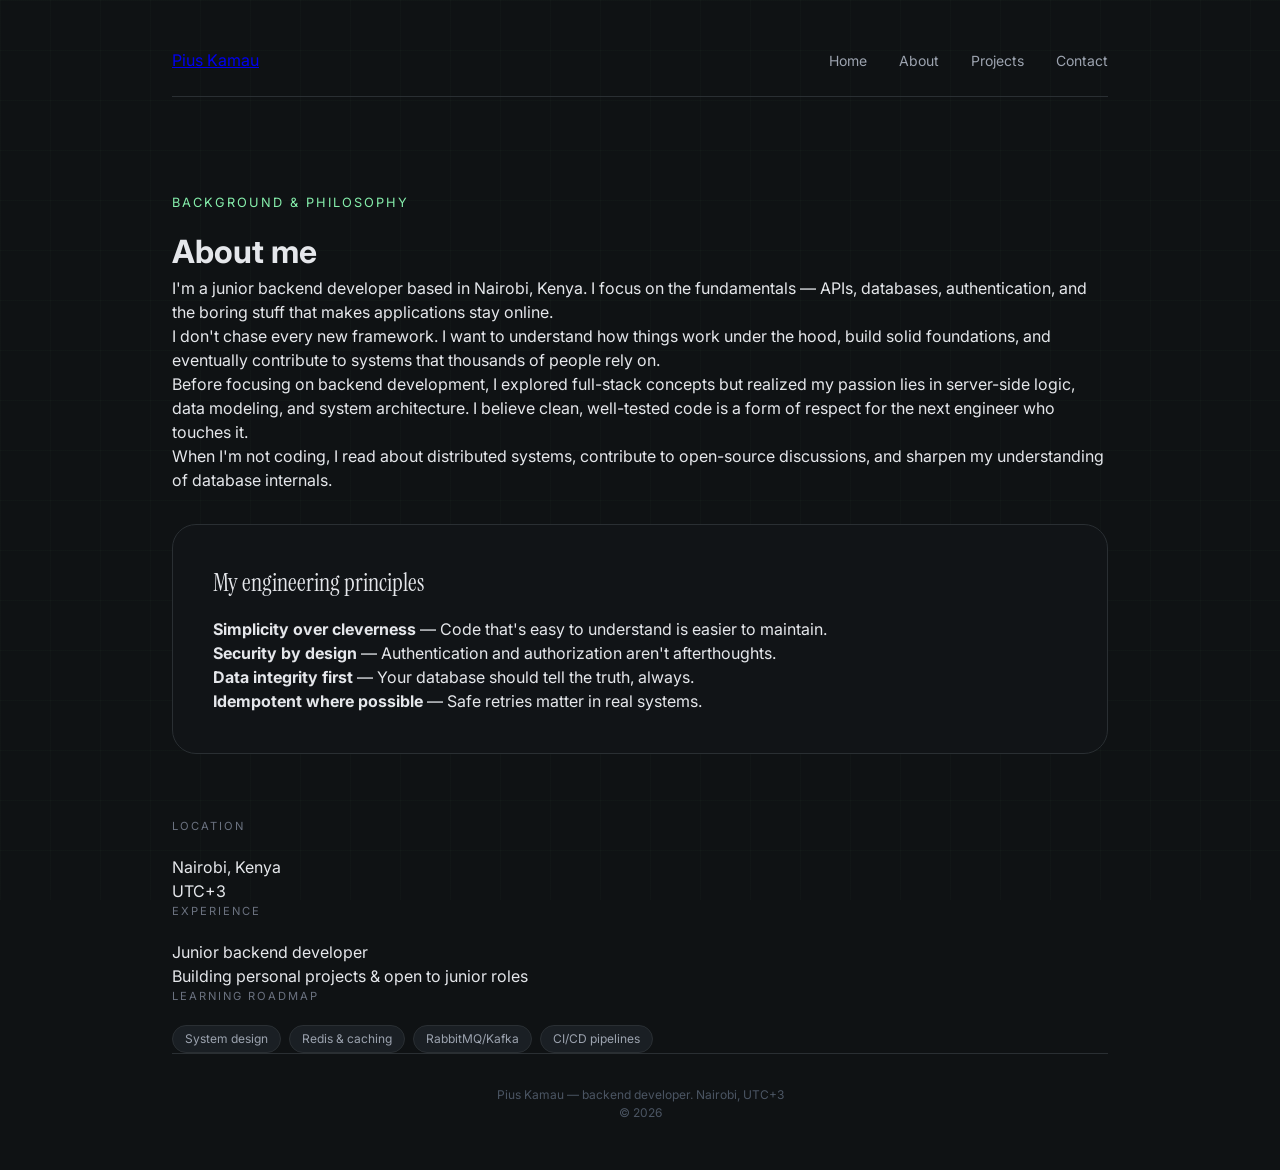
==== about.html @ e6d170ed "Create about.html" ====
<!-- About page -->
<!DOCTYPE html>
<html lang="en">
<head>
  <meta charset="UTF-8" />
  <meta name="viewport" content="width=device-width, initial-scale=1.0" />
  <meta name="description" content="About Pius Kamau — backend developer based in Nairobi, focused on reliable systems and clean code." />
  <title>Pius Kamau | About</title>
  <link href="https://fonts.googleapis.com/css2?family=Instrument+Serif:ital@0;1&family=Inter:opsz,wght@14..32,400;14..32,500;14..32,600;14..32,700&display=swap" rel="stylesheet">
  <link rel="stylesheet" href="style.css" />
</head>
<body>
  <div class="container">
    <div class="header">
      <a href="index.html" class="logo">Pius Kamau</a>
      <div class="nav-links">
        <a href="index.html">Home</a>
        <a href="about.html" class="active">About</a>
        <a href="projects.html">Projects</a>
        <a href="contact.html">Contact</a>
      </div>
    </div>

    <div class="page-header">
      <div class="role">background & philosophy</div>
      <h1 class="page-title">About me</h1>
    </div>

    <div class="about-grid">
      <div class="about-main">
        <div class="bio-card">
          <p class="lead">I'm a junior backend developer based in Nairobi, Kenya. I focus on the fundamentals — APIs, databases, authentication, and the boring stuff that makes applications stay online.</p>
          <p>I don't chase every new framework. I want to understand how things work under the hood, build solid foundations, and eventually contribute to systems that thousands of people rely on.</p>
          <p>Before focusing on backend development, I explored full-stack concepts but realized my passion lies in server-side logic, data modeling, and system architecture. I believe clean, well-tested code is a form of respect for the next engineer who touches it.</p>
          <p>When I'm not coding, I read about distributed systems, contribute to open-source discussions, and sharpen my understanding of database internals.</p>
        </div>

        <div class="mission-block" style="margin-top: 2rem;">
          <h3>My engineering principles</h3>
          <div class="principles-list">
            <div class="principle"> <strong>Simplicity over cleverness</strong> — Code that's easy to understand is easier to maintain.</div>
            <div class="principle"> <strong>Security by design</strong> — Authentication and authorization aren't afterthoughts.</div>
            <div class="principle"> <strong>Data integrity first</strong> — Your database should tell the truth, always.</div>
            <div class="principle"> <strong>Idempotent where possible</strong> — Safe retries matter in real systems.</div>
          </div>
        </div>
      </div>

      <div class="about-sidebar">
        <div class="info-card">
          <div class="section-label">Location</div>
          <p>Nairobi, Kenya<br>UTC+3</p>
        </div>
        <div class="info-card">
          <div class="section-label">Experience</div>
          <p>Junior backend developer<br>Building personal projects & open to junior roles</p>
        </div>
        <div class="info-card">
          <div class="section-label">Learning roadmap</div>
          <div class="skills-list" style="margin-top: 0.5rem;">
            <span class="skill">System design</span>
            <span class="skill">Redis & caching</span>
            <span class="skill">RabbitMQ/Kafka</span>
            <span class="skill">CI/CD pipelines</span>
          </div>
        </div>
      </div>
    </div>

    <div class="footer">
      <p>Pius Kamau — backend developer. Nairobi, UTC+3</p>
      <p>© 2026</p>
    </div>
  </div>
</body>
</html>
---- style.css ----
* {
      margin: 0;
      padding: 0;
      box-sizing: border-box;
    }

    body {
      background: #0f1214;
      font-family: 'Inter', sans-serif;
      color: #e5e7eb;
      line-height: 1.5;
    }

    /* Grid background */
    body::before {
      content: '';
      position: fixed;
      top: 0;
      left: 0;
      width: 100%;
      height: 100%;
      background-image: 
        linear-gradient(rgba(60, 80, 60, 0.08) 1px, transparent 1px),
        linear-gradient(90deg, rgba(60, 80, 60, 0.08) 1px, transparent 1px);
      background-size: 50px 50px;
      pointer-events: none;
      z-index: 0;
    }

    .container {
      max-width: 1000px;
      margin: 0 auto;
      padding: 3rem 2rem;
      position: relative;
      z-index: 1;
    }

    /* Header */
    .header {
      margin-bottom: 6rem;
      border-bottom: 1px solid #2a2f33;
      padding-bottom: 1.5rem;
      display: flex;
      justify-content: space-between;
      align-items: baseline;
      flex-wrap: wrap;
      gap: 1rem;
    }

    .name {
      font-family: 'Instrument Serif', serif;
      font-size: 1.75rem;
      font-weight: 400;
      letter-spacing: -0.3px;
      color: #e5e7eb;
    }

    .nav-links {
      display: flex;
      gap: 2rem;
    }

    .nav-links a {
      color: #9ca3af;
      text-decoration: none;
      font-size: 0.875rem;
      transition: color 0.2s;
    }

    .nav-links a:hover {
      color: #86efac;
    }

    /* Hero */
    .hero {
      margin-bottom: 5rem;
    }

    .role {
      color: #86efac;
      font-size: 0.8rem;
      text-transform: uppercase;
      letter-spacing: 2px;
      margin-bottom: 1rem;
    }

    .hero h1 {
      font-family: 'Instrument Serif', serif;
      font-size: 3.5rem;
      font-weight: 400;
      line-height: 1.2;
      margin-bottom: 1.5rem;
      max-width: 700px;
    }

    .hero p {
      color: #9ca3af;
      font-size: 1.1rem;
      max-width: 550px;
      line-height: 1.6;
    }

    /* Two column layout */
    .two-col {
      display: grid;
      grid-template-columns: 1fr 1fr;
      gap: 4rem;
      margin-bottom: 4rem;
    }

    .section-label {
      font-size: 0.7rem;
      text-transform: uppercase;
      letter-spacing: 2px;
      color: #6b7280;
      margin-bottom: 1.25rem;
    }

    .about-text {
      color: #d1d5db;
      font-size: 0.95rem;
      line-height: 1.7;
    }

    .about-text p {
      margin-bottom: 1.25rem;
    }

    .skills-list {
      display: flex;
      flex-wrap: wrap;
      gap: 0.5rem;
    }

    .skill {
      background: #1a1f24;
      padding: 0.25rem 0.75rem;
      border-radius: 20px;
      font-size: 0.75rem;
      color: #9ca3af;
      border: 1px solid #2a2f33;
    }

    /* Mission block */
    .mission-block {
      background: #111417;
      border: 1px solid #2a2f33;
      border-radius: 24px;
      padding: 2.5rem;
      margin-bottom: 4rem;
    }

    .mission-block h3 {
      font-family: 'Instrument Serif', serif;
      font-size: 1.5rem;
      font-weight: 400;
      margin-bottom: 1rem;
    }

    .mission-block p {
      color: #9ca3af;
      line-height: 1.65;
      margin-bottom: 1.5rem;
    }

    .goals-grid {
      display: flex;
      flex-wrap: wrap;
      gap: 1rem;
      margin-top: 1rem;
    }

    .goal-item {
      background: #1a1f24;
      padding: 0.5rem 1rem;
      border-radius: 40px;
      font-size: 0.8rem;
      color: #d1d5db;
      border: 1px solid #2a2f33;
    }

    /* Projects section - existing */
    .projects-section {
      margin-bottom: 4rem;
    }

    .projects-section h3 {
      font-family: 'Instrument Serif', serif;
      font-size: 1.5rem;
      font-weight: 400;
      margin-bottom: 1.5rem;
    }

    .project {
      border-top: 1px solid #2a2f33;
      padding: 1.25rem 0;
      display: flex;
      justify-content: space-between;
      align-items: flex-start;
      flex-wrap: wrap;
      gap: 1rem;
    }

    .project-title {
      font-weight: 500;
      color: #e5e7eb;
    }

    .project-desc {
      font-size: 0.8rem;
      color: #6b7280;
      max-width: 400px;
    }

    .project-status {
      font-size: 0.7rem;
      color: #86efac;
      font-family: monospace;
    }

    /* New projects list styles */
    .new-projects-section {
      margin-bottom: 4rem;
    }

    .new-projects-section h3 {
      font-family: 'Instrument Serif', serif;
      font-size: 1.5rem;
      font-weight: 400;
      margin-bottom: 1.5rem;
    }

    .project-links {
      list-style: none;
      border-top: 1px solid #2a2f33;
    }

    .project-links li {
      border-bottom: 1px solid #2a2f33;
      padding: 1rem 0;
    }

    .project-links a {
      color: #86efac;
      text-decoration: none;
      font-weight: 500;
      font-size: 0.95rem;
      transition: color 0.2s;
    }

    .project-links a:hover {
      color: #a8f0c5;
      text-decoration: underline;
    }

    .project-links .project-desc-text {
      color: #9ca3af;
      font-size: 0.85rem;
      margin-left: 0.5rem;
    }

    /* Contact */
    .contact-section {
      border-top: 1px solid #2a2f33;
      padding-top: 3rem;
      margin-bottom: 3rem;
    }

    .contact-line {
      display: flex;
      gap: 2rem;
      flex-wrap: wrap;
      margin-bottom: 1.5rem;
    }

    .contact-link {
      color: #d1d5db;
      text-decoration: none;
      font-size: 0.9rem;
      border-bottom: 1px dotted #4a5568;
    }

    .contact-link:hover {
      color: #86efac;
      border-bottom-color: #86efac;
    }

    .availability {
      font-size: 0.8rem;
      color: #6b7280;
    }

    /* Footer */
    .footer {
      border-top: 1px solid #2a2f33;
      padding-top: 2rem;
      font-size: 0.75rem;
      color: #4b5563;
      text-align: center;
    }

    @media (max-width: 700px) {
      .container {
        padding: 1.5rem;
      }
      .hero h1 {
        font-size: 2.2rem;
      }
      .two-col {
        grid-template-columns: 1fr;
        gap: 2rem;
      }
      .header {
        margin-bottom: 3rem;
        flex-direction: column;
      }
    }
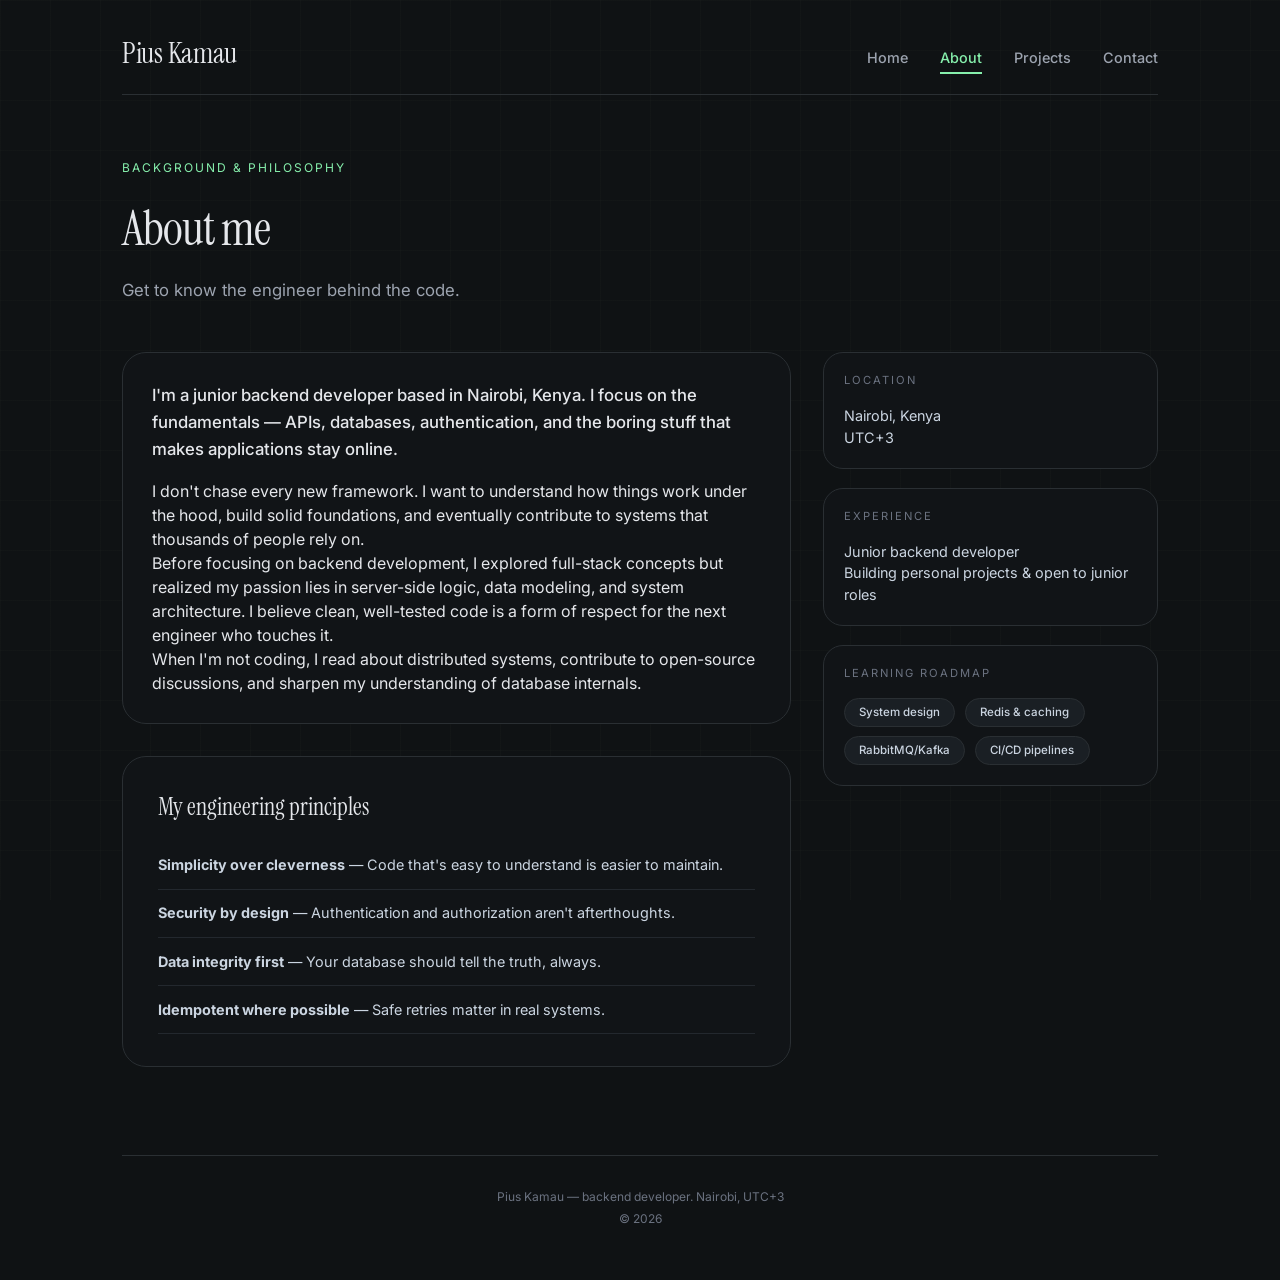
==== commit 63630719: "Update about.html" ====
--- a/about.html
+++ b/about.html
@@ -1,4 +1,4 @@
-<!-- About page -->
+
 <!DOCTYPE html>
 <html lang="en">
 <head>
@@ -24,6 +24,7 @@
     <div class="page-header">
       <div class="role">background & philosophy</div>
       <h1 class="page-title">About me</h1>
+      <p class="page-subtitle">Get to know the engineer behind the code.</p>
     </div>
 
     <div class="about-grid">
--- a/style.css
+++ b/style.css
@@ -1,318 +1,707 @@
 
-    * {
-      margin: 0;
-      padding: 0;
-      box-sizing: border-box;
-    }
-
-    body {
-      background: #0f1214;
-      font-family: 'Inter', sans-serif;
-      color: #e5e7eb;
-      line-height: 1.5;
-    }
-
-    /* Grid background */
-    body::before {
-      content: '';
-      position: fixed;
-      top: 0;
-      left: 0;
-      width: 100%;
-      height: 100%;
-      background-image: 
-        linear-gradient(rgba(60, 80, 60, 0.08) 1px, transparent 1px),
-        linear-gradient(90deg, rgba(60, 80, 60, 0.08) 1px, transparent 1px);
-      background-size: 50px 50px;
-      pointer-events: none;
-      z-index: 0;
-    }
-
-    .container {
-      max-width: 1000px;
-      margin: 0 auto;
-      padding: 3rem 2rem;
-      position: relative;
-      z-index: 1;
-    }
-
-    /* Header */
-    .header {
-      margin-bottom: 6rem;
-      border-bottom: 1px solid #2a2f33;
-      padding-bottom: 1.5rem;
-      display: flex;
-      justify-content: space-between;
-      align-items: baseline;
-      flex-wrap: wrap;
-      gap: 1rem;
-    }
-
-    .name {
-      font-family: 'Instrument Serif', serif;
-      font-size: 1.75rem;
-      font-weight: 400;
-      letter-spacing: -0.3px;
-      color: #e5e7eb;
-    }
-
-    .nav-links {
-      display: flex;
-      gap: 2rem;
-    }
-
-    .nav-links a {
-      color: #9ca3af;
-      text-decoration: none;
-      font-size: 0.875rem;
-      transition: color 0.2s;
-    }
-
-    .nav-links a:hover {
-      color: #86efac;
-    }
-
-    /* Hero */
-    .hero {
-      margin-bottom: 5rem;
-    }
-
-    .role {
-      color: #86efac;
-      font-size: 0.8rem;
-      text-transform: uppercase;
-      letter-spacing: 2px;
-      margin-bottom: 1rem;
-    }
-
-    .hero h1 {
-      font-family: 'Instrument Serif', serif;
-      font-size: 3.5rem;
-      font-weight: 400;
-      line-height: 1.2;
-      margin-bottom: 1.5rem;
-      max-width: 700px;
-    }
-
-    .hero p {
-      color: #9ca3af;
-      font-size: 1.1rem;
-      max-width: 550px;
-      line-height: 1.6;
-    }
-
-    /* Two column layout */
-    .two-col {
-      display: grid;
-      grid-template-columns: 1fr 1fr;
-      gap: 4rem;
-      margin-bottom: 4rem;
-    }
-
-    .section-label {
-      font-size: 0.7rem;
-      text-transform: uppercase;
-      letter-spacing: 2px;
-      color: #6b7280;
-      margin-bottom: 1.25rem;
-    }
-
-    .about-text {
-      color: #d1d5db;
-      font-size: 0.95rem;
-      line-height: 1.7;
-    }
-
-    .about-text p {
-      margin-bottom: 1.25rem;
-    }
-
-    .skills-list {
-      display: flex;
-      flex-wrap: wrap;
-      gap: 0.5rem;
-    }
-
-    .skill {
-      background: #1a1f24;
-      padding: 0.25rem 0.75rem;
-      border-radius: 20px;
-      font-size: 0.75rem;
-      color: #9ca3af;
-      border: 1px solid #2a2f33;
-    }
-
-    /* Mission block */
-    .mission-block {
-      background: #111417;
-      border: 1px solid #2a2f33;
-      border-radius: 24px;
-      padding: 2.5rem;
-      margin-bottom: 4rem;
-    }
-
-    .mission-block h3 {
-      font-family: 'Instrument Serif', serif;
-      font-size: 1.5rem;
-      font-weight: 400;
-      margin-bottom: 1rem;
-    }
-
-    .mission-block p {
-      color: #9ca3af;
-      line-height: 1.65;
-      margin-bottom: 1.5rem;
-    }
-
-    .goals-grid {
-      display: flex;
-      flex-wrap: wrap;
-      gap: 1rem;
-      margin-top: 1rem;
-    }
-
-    .goal-item {
-      background: #1a1f24;
-      padding: 0.5rem 1rem;
-      border-radius: 40px;
-      font-size: 0.8rem;
-      color: #d1d5db;
-      border: 1px solid #2a2f33;
-    }
-
-    /* Projects section - existing */
-    .projects-section {
-      margin-bottom: 4rem;
-    }
-
-    .projects-section h3 {
-      font-family: 'Instrument Serif', serif;
-      font-size: 1.5rem;
-      font-weight: 400;
-      margin-bottom: 1.5rem;
-    }
-
-    .project {
-      border-top: 1px solid #2a2f33;
-      padding: 1.25rem 0;
-      display: flex;
-      justify-content: space-between;
-      align-items: flex-start;
-      flex-wrap: wrap;
-      gap: 1rem;
-    }
-
-    .project-title {
-      font-weight: 500;
-      color: #e5e7eb;
-    }
-
-    .project-desc {
-      font-size: 0.8rem;
-      color: #6b7280;
-      max-width: 400px;
-    }
-
-    .project-status {
-      font-size: 0.7rem;
-      color: #86efac;
-      font-family: monospace;
-    }
-
-    /* New projects list styles */
-    .new-projects-section {
-      margin-bottom: 4rem;
-    }
-
-    .new-projects-section h3 {
-      font-family: 'Instrument Serif', serif;
-      font-size: 1.5rem;
-      font-weight: 400;
-      margin-bottom: 1.5rem;
-    }
-
-    .project-links {
-      list-style: none;
-      border-top: 1px solid #2a2f33;
-    }
-
-    .project-links li {
-      border-bottom: 1px solid #2a2f33;
-      padding: 1rem 0;
-    }
-
-    .project-links a {
-      color: #86efac;
-      text-decoration: none;
-      font-weight: 500;
-      font-size: 0.95rem;
-      transition: color 0.2s;
-    }
-
-    .project-links a:hover {
-      color: #a8f0c5;
-      text-decoration: underline;
-    }
-
-    .project-links .project-desc-text {
-      color: #9ca3af;
-      font-size: 0.85rem;
-      margin-left: 0.5rem;
-    }
-
-    /* Contact */
-    .contact-section {
-      border-top: 1px solid #2a2f33;
-      padding-top: 3rem;
-      margin-bottom: 3rem;
-    }
-
-    .contact-line {
-      display: flex;
-      gap: 2rem;
-      flex-wrap: wrap;
-      margin-bottom: 1.5rem;
-    }
-
-    .contact-link {
-      color: #d1d5db;
-      text-decoration: none;
-      font-size: 0.9rem;
-      border-bottom: 1px dotted #4a5568;
-    }
-
-    .contact-link:hover {
-      color: #86efac;
-      border-bottom-color: #86efac;
-    }
-
-    .availability {
-      font-size: 0.8rem;
-      color: #6b7280;
-    }
-
-    /* Footer */
-    .footer {
-      border-top: 1px solid #2a2f33;
-      padding-top: 2rem;
-      font-size: 0.75rem;
-      color: #4b5563;
-      text-align: center;
-    }
-
-    @media (max-width: 700px) {
-      .container {
-        padding: 1.5rem;
-      }
-      .hero h1 {
-        font-size: 2.2rem;
-      }
-      .two-col {
-        grid-template-columns: 1fr;
-        gap: 2rem;
-      }
-      .header {
-        margin-bottom: 3rem;
-        flex-direction: column;
-      }
-    }
+* {
+  margin: 0;
+  padding: 0;
+  box-sizing: border-box;
+}
+
+body {
+  background: #0f1214;
+  font-family: 'Inter', sans-serif;
+  color: #e5e7eb;
+  line-height: 1.5;
+}
+
+/* Grid background */
+body::before {
+  content: '';
+  position: fixed;
+  top: 0;
+  left: 0;
+  width: 100%;
+  height: 100%;
+  background-image: 
+    linear-gradient(rgba(80, 100, 80, 0.06) 1px, transparent 1px),
+    linear-gradient(90deg, rgba(80, 100, 80, 0.06) 1px, transparent 1px);
+  background-size: 50px 50px;
+  pointer-events: none;
+  z-index: 0;
+}
+
+.container {
+  max-width: 1100px;
+  margin: 0 auto;
+  padding: 2rem 2rem 3rem;
+  position: relative;
+  z-index: 1;
+}
+
+/* Header & Navigation */
+.header {
+  margin-bottom: 4rem;
+  border-bottom: 1px solid #2a2f33;
+  padding-bottom: 1.2rem;
+  display: flex;
+  justify-content: space-between;
+  align-items: baseline;
+  flex-wrap: wrap;
+  gap: 1rem;
+}
+
+.logo {
+  font-family: 'Instrument Serif', serif;
+  font-size: 1.8rem;
+  font-weight: 400;
+  letter-spacing: -0.3px;
+  color: #e5e7eb;
+  text-decoration: none;
+  transition: color 0.2s;
+}
+
+.logo:hover {
+  color: #86efac;
+}
+
+.nav-links {
+  display: flex;
+  gap: 2rem;
+  flex-wrap: wrap;
+}
+
+.nav-links a {
+  color: #9ca3af;
+  text-decoration: none;
+  font-size: 0.9rem;
+  font-weight: 500;
+  transition: all 0.2s;
+  padding: 0.2rem 0;
+}
+
+.nav-links a:hover,
+.nav-links a.active {
+  color: #86efac;
+  border-bottom: 2px solid #86efac;
+}
+
+/* Hero Section (Home) */
+.hero {
+  margin-bottom: 4rem;
+}
+
+.role {
+  color: #86efac;
+  font-size: 0.75rem;
+  text-transform: uppercase;
+  letter-spacing: 2px;
+  margin-bottom: 1rem;
+}
+
+.hero h1 {
+  font-family: 'Instrument Serif', serif;
+  font-size: 3.5rem;
+  font-weight: 400;
+  line-height: 1.2;
+  margin-bottom: 1.5rem;
+  max-width: 750px;
+}
+
+.hero p {
+  color: #9ca3af;
+  font-size: 1.1rem;
+  max-width: 580px;
+  line-height: 1.6;
+}
+
+/* Page Header (About, Projects, Contact) */
+.page-header {
+  margin-bottom: 3rem;
+}
+
+.page-title {
+  font-family: 'Instrument Serif', serif;
+  font-size: 3rem;
+  font-weight: 400;
+  margin: 0.25rem 0 0.75rem;
+  letter-spacing: -0.02em;
+}
+
+.page-subtitle {
+  color: #9ca3af;
+  font-size: 1.05rem;
+  max-width: 600px;
+  line-height: 1.6;
+}
+
+/* Two Column Layout (Home & About) */
+.two-col {
+  display: grid;
+  grid-template-columns: 1fr 1fr;
+  gap: 3rem;
+  margin-bottom: 3rem;
+}
+
+.section-label {
+  font-size: 0.7rem;
+  text-transform: uppercase;
+  letter-spacing: 2px;
+  color: #6b7280;
+  margin-bottom: 1rem;
+}
+
+.about-text {
+  color: #d1d5db;
+  font-size: 0.95rem;
+  line-height: 1.7;
+}
+
+.about-text p {
+  margin-bottom: 1rem;
+}
+
+/* Skills */
+.skills-list {
+  display: flex;
+  flex-wrap: wrap;
+  gap: 0.6rem;
+}
+
+.skill {
+  background: #1a1f24;
+  padding: 0.3rem 0.9rem;
+  border-radius: 30px;
+  font-size: 0.72rem;
+  font-weight: 500;
+  color: #cbd5e1;
+  border: 1px solid #2a2f33;
+  transition: all 0.2s;
+}
+
+.skill:hover {
+  border-color: #86efac;
+  color: #86efac;
+}
+
+/* Mission Block (Home & About) */
+.mission-block {
+  background: #111417;
+  border: 1px solid #2a2f33;
+  border-radius: 24px;
+  padding: 2rem 2.2rem;
+  margin: 1.5rem 0 2.5rem;
+}
+
+.mission-block h3 {
+  font-family: 'Instrument Serif', serif;
+  font-size: 1.5rem;
+  font-weight: 400;
+  margin-bottom: 0.8rem;
+}
+
+.mission-block p {
+  color: #9ca3af;
+  line-height: 1.6;
+}
+
+.goals-grid {
+  display: flex;
+  flex-wrap: wrap;
+  gap: 1rem;
+  margin-top: 1.2rem;
+}
+
+.goal-item {
+  background: #1a1f24;
+  padding: 0.4rem 1rem;
+  border-radius: 40px;
+  font-size: 0.8rem;
+  border: 1px solid #2a2f33;
+  transition: all 0.2s;
+}
+
+.goal-item:hover {
+  border-color: #86efac;
+  transform: translateY(-2px);
+}
+
+/* Featured Projects (Home) */
+.featured-projects {
+  margin: 2rem 0;
+}
+
+.featured-projects h3 {
+  font-family: 'Instrument Serif', serif;
+  font-size: 1.5rem;
+  font-weight: 400;
+  margin-bottom: 1.5rem;
+}
+
+.project-item {
+  border-top: 1px solid #2a2f33;
+  padding: 1.2rem 0;
+  display: flex;
+  justify-content: space-between;
+  align-items: flex-start;
+  flex-wrap: wrap;
+  gap: 0.8rem;
+  transition: all 0.2s;
+}
+
+.project-item:hover {
+  background: rgba(134, 239, 172, 0.03);
+  padding-left: 0.5rem;
+}
+
+.project-title {
+  font-weight: 600;
+  color: #e5e7eb;
+  font-size: 1rem;
+  margin-bottom: 0.3rem;
+}
+
+.project-desc {
+  font-size: 0.85rem;
+  color: #9ca3af;
+}
+
+.project-status {
+  font-size: 0.7rem;
+  color: #86efac;
+  font-family: monospace;
+  background: #1a2a1f;
+  padding: 0.2rem 0.6rem;
+  border-radius: 20px;
+}
+
+/* Projects Page Specific */
+.projects-github h3,
+.other-projects h3 {
+  font-family: 'Instrument Serif', serif;
+  font-size: 1.6rem;
+  font-weight: 400;
+  margin-bottom: 1.5rem;
+  letter-spacing: -0.3px;
+}
+
+.repo-list {
+  display: flex;
+  flex-direction: column;
+  gap: 1.3rem;
+  margin-bottom: 2.5rem;
+}
+
+.repo-card {
+  background: #111417;
+  border: 1px solid #2a2f33;
+  border-radius: 24px;
+  padding: 1.5rem 1.8rem;
+  transition: all 0.3s ease;
+}
+
+.repo-card:hover {
+  border-color: #86efac;
+  transform: translateX(6px);
+  background: #151a1e;
+}
+
+.repo-card a {
+  color: #86efac;
+  text-decoration: none;
+  font-size: 1.15rem;
+  font-weight: 600;
+  transition: color 0.2s;
+  display: inline-block;
+  margin-bottom: 0.5rem;
+}
+
+.repo-card a:hover {
+  color: #a8f0c5;
+  text-decoration: underline;
+}
+
+.repo-card p {
+  color: #b0b8c5;
+  font-size: 0.88rem;
+  line-height: 1.55;
+  margin: 0.5rem 0 0.8rem;
+}
+
+.tech-stack {
+  display: flex;
+  flex-wrap: wrap;
+  gap: 0.6rem;
+  margin-top: 0.5rem;
+}
+
+.project-grid {
+  display: grid;
+  grid-template-columns: repeat(auto-fill, minmax(280px, 1fr));
+  gap: 1.3rem;
+  margin: 1.2rem 0 2rem;
+}
+
+.project-card-mini {
+  background: #111417;
+  border: 1px solid #2a2f33;
+  border-radius: 20px;
+  padding: 1.3rem;
+  transition: all 0.25s ease;
+}
+
+.project-card-mini:hover {
+  transform: translateY(-4px);
+  border-color: #86efac;
+  background: #151a1e;
+}
+
+.project-card-mini p {
+  font-size: 0.8rem;
+  color: #9ca3af;
+  line-height: 1.5;
+  margin: 0.4rem 0;
+}
+
+.status-badge {
+  display: inline-block;
+  font-size: 0.65rem;
+  font-weight: 600;
+  background: #1e382a;
+  padding: 0.2rem 0.75rem;
+  border-radius: 30px;
+  margin-top: 0.6rem;
+  color: #86efac;
+  letter-spacing: 0.3px;
+}
+
+.status-badge.in-progress {
+  background: #2a2e1f;
+  color: #c9e49a;
+}
+
+.github-cta {
+  text-align: center;
+  margin: 2rem 0 1.5rem;
+  padding: 1.4rem;
+  background: #111417;
+  border: 1px solid #2a2f33;
+  border-radius: 48px;
+  transition: all 0.2s;
+}
+
+.github-cta:hover {
+  border-color: #86efac;
+  background: #151a1e;
+}
+
+.github-cta p {
+  margin-bottom: 0.5rem;
+  color: #9ca3af;
+  font-size: 0.9rem;
+}
+
+.github-link {
+  color: #86efac;
+  text-decoration: none;
+  font-weight: 600;
+  font-size: 0.95rem;
+  transition: color 0.2s;
+}
+
+.github-link:hover {
+  color: #a8f0c5;
+  text-decoration: underline;
+}
+
+/* About Page Specific */
+.about-grid {
+  display: grid;
+  grid-template-columns: 2fr 1fr;
+  gap: 2rem;
+  margin: 2rem 0;
+}
+
+.bio-card {
+  background: #111417;
+  border-radius: 24px;
+  padding: 1.8rem;
+  border: 1px solid #2a2f33;
+}
+
+.lead {
+  font-size: 1.05rem;
+  color: #e5e7eb;
+  margin-bottom: 1rem;
+  font-weight: 500;
+  line-height: 1.6;
+}
+
+.principles-list {
+  margin-top: 1rem;
+}
+
+.principle {
+  padding: 0.8rem 0;
+  border-bottom: 1px solid #23282e;
+  font-size: 0.9rem;
+  color: #cbd5e1;
+  transition: all 0.2s;
+}
+
+.principle:hover {
+  transform: translateX(5px);
+  color: #86efac;
+}
+
+.info-card {
+  background: #111417;
+  border: 1px solid #2a2f33;
+  border-radius: 20px;
+  padding: 1.2rem;
+  margin-bottom: 1.2rem;
+  transition: all 0.2s;
+}
+
+.info-card:hover {
+  border-color: #86efac;
+}
+
+.info-card p {
+  color: #cbd5e1;
+  font-size: 0.9rem;
+}
+
+/* Contact Page Specific */
+.contact-container {
+  display: flex;
+  flex-direction: column;
+  gap: 2rem;
+  margin: 2rem 0;
+}
+
+.contact-card-main {
+  background: #111417;
+  border: 1px solid #2a2f33;
+  border-radius: 28px;
+  padding: 2rem;
+}
+
+.contact-methods {
+  display: flex;
+  flex-direction: column;
+  gap: 1.5rem;
+}
+
+.contact-item {
+  display: flex;
+  gap: 1rem;
+  align-items: center;
+  padding: 0.5rem;
+  border-radius: 12px;
+  transition: all 0.2s;
+}
+
+.contact-item:hover {
+  background: rgba(134, 239, 172, 0.05);
+  transform: translateX(5px);
+}
+
+.contact-icon {
+  font-size: 1.8rem;
+}
+
+.contact-label {
+  font-size: 0.7rem;
+  text-transform: uppercase;
+  color: #6b7280;
+  letter-spacing: 1px;
+}
+
+.contact-value {
+  color: #86efac;
+  text-decoration: none;
+  font-size: 1rem;
+  font-weight: 500;
+  transition: color 0.2s;
+}
+
+.contact-value:hover {
+  color: #a8f0c5;
+  text-decoration: underline;
+}
+
+.note {
+  font-size: 0.7rem;
+  color: #6b7280;
+  margin-left: 0.5rem;
+}
+
+.availability-box {
+  background: #111417;
+  border-radius: 24px;
+  padding: 1.5rem;
+  border-left: 3px solid #86efac;
+}
+
+.availability-box h3 {
+  font-family: 'Instrument Serif', serif;
+  font-size: 1.3rem;
+  font-weight: 400;
+  margin-bottom: 1rem;
+}
+
+.availability-list {
+  display: flex;
+  flex-direction: column;
+  gap: 0.6rem;
+  margin: 1rem 0;
+}
+
+.availability-list span {
+  color: #cbd5e1;
+  font-size: 0.9rem;
+}
+
+.response-text {
+  margin-top: 1rem;
+  color: #86efac;
+  font-size: 0.85rem;
+}
+
+.contact-form-container {
+  background: #111417;
+  border-radius: 24px;
+  padding: 1.8rem;
+  border: 1px solid #2a2f33;
+}
+
+.contact-form-container h3 {
+  font-family: 'Instrument Serif', serif;
+  font-size: 1.3rem;
+  font-weight: 400;
+  margin-bottom: 1rem;
+}
+
+.form-row {
+  display: grid;
+  grid-template-columns: 1fr 1fr;
+  gap: 1rem;
+  margin-bottom: 1rem;
+}
+
+input,
+textarea {
+  background: #1a1f24;
+  border: 1px solid #2a2f33;
+  padding: 0.7rem 1rem;
+  border-radius: 12px;
+  color: #e5e7eb;
+  font-family: inherit;
+  font-size: 0.9rem;
+  transition: all 0.2s;
+}
+
+input:focus,
+textarea:focus {
+  outline: none;
+  border-color: #86efac;
+}
+
+.submit-btn {
+  background: #86efac;
+  color: #0f1214;
+  border: none;
+  padding: 0.7rem 1.5rem;
+  border-radius: 30px;
+  margin-top: 1rem;
+  cursor: pointer;
+  font-weight: 600;
+  font-size: 0.9rem;
+  transition: all 0.2s;
+}
+
+.submit-btn:hover {
+  background: #a8f0c5;
+  transform: translateY(-2px);
+}
+
+.form-note {
+  font-size: 0.7rem;
+  color: #6b7280;
+  margin-top: 0.8rem;
+  text-align: center;
+}
+
+/* Footer */
+.footer {
+  border-top: 1px solid #2a2f33;
+  margin-top: 3rem;
+  padding-top: 2rem;
+  text-align: center;
+  font-size: 0.75rem;
+  color: #6b7280;
+}
+
+.footer p {
+  margin-bottom: 0.25rem;
+}
+
+/* Responsive Design */
+@media (max-width: 768px) {
+  .container {
+    padding: 1.5rem;
+  }
+  
+  .hero h1 {
+    font-size: 2.2rem;
+  }
+  
+  .page-title {
+    font-size: 2.2rem;
+  }
+  
+  .two-col,
+  .about-grid {
+    grid-template-columns: 1fr;
+    gap: 2rem;
+  }
+  
+  .header {
+    flex-direction: column;
+    align-items: flex-start;
+    gap: 1rem;
+  }
+  
+  .nav-links {
+    gap: 1.5rem;
+  }
+  
+  .form-row {
+    grid-template-columns: 1fr;
+  }
+  
+  .project-grid {
+    grid-template-columns: 1fr;
+  }
+  
+  .repo-card:hover {
+    transform: translateX(0);
+  }
+  
+  .repo-card {
+    padding: 1.2rem;
+  }
+}
+
+@media (max-width: 480px) {
+  .page-title {
+    font-size: 1.8rem;
+  }
+  
+  .hero h1 {
+    font-size: 1.8rem;
+  }
+  
+  .projects-github h3,
+  .other-projects h3 {
+    font-size: 1.3rem;
+  }
+}
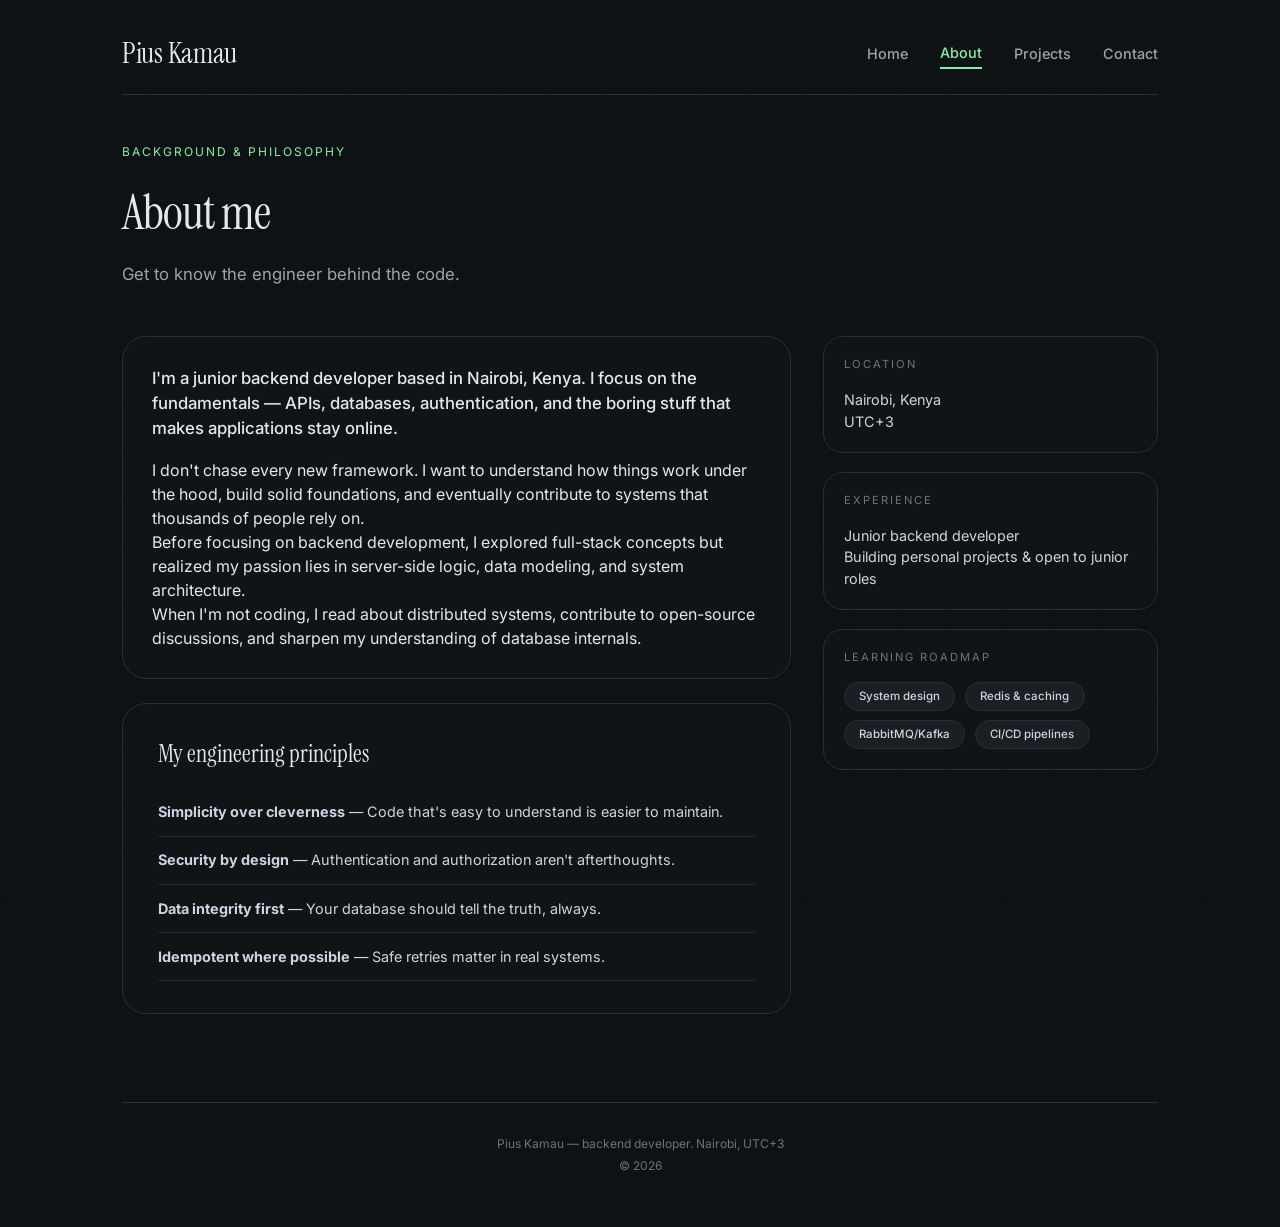
==== commit 53d68a03: "Update about.html" ====
--- a/about.html
+++ b/about.html
@@ -1,19 +1,25 @@
-
+<!-- About Page -->
 <!DOCTYPE html>
 <html lang="en">
 <head>
   <meta charset="UTF-8" />
   <meta name="viewport" content="width=device-width, initial-scale=1.0" />
-  <meta name="description" content="About Pius Kamau — backend developer based in Nairobi, focused on reliable systems and clean code." />
+  <meta name="description" content="About Pius Kamau — backend developer based in Nairobi." />
   <title>Pius Kamau | About</title>
   <link href="https://fonts.googleapis.com/css2?family=Instrument+Serif:ital@0;1&family=Inter:opsz,wght@14..32,400;14..32,500;14..32,600;14..32,700&display=swap" rel="stylesheet">
   <link rel="stylesheet" href="style.css" />
+  <script src="script.js" defer></script>
 </head>
 <body>
   <div class="container">
     <div class="header">
       <a href="index.html" class="logo">Pius Kamau</a>
-      <div class="nav-links">
+      <button class="hamburger" id="hamburger">
+        <span></span>
+        <span></span>
+        <span></span>
+      </button>
+      <div class="nav-links" id="navLinks">
         <a href="index.html">Home</a>
         <a href="about.html" class="active">About</a>
         <a href="projects.html">Projects</a>
@@ -28,15 +34,14 @@
     </div>
 
     <div class="about-grid">
-      <div class="about-main">
+      <div>
         <div class="bio-card">
           <p class="lead">I'm a junior backend developer based in Nairobi, Kenya. I focus on the fundamentals — APIs, databases, authentication, and the boring stuff that makes applications stay online.</p>
           <p>I don't chase every new framework. I want to understand how things work under the hood, build solid foundations, and eventually contribute to systems that thousands of people rely on.</p>
-          <p>Before focusing on backend development, I explored full-stack concepts but realized my passion lies in server-side logic, data modeling, and system architecture. I believe clean, well-tested code is a form of respect for the next engineer who touches it.</p>
+          <p>Before focusing on backend development, I explored full-stack concepts but realized my passion lies in server-side logic, data modeling, and system architecture.</p>
           <p>When I'm not coding, I read about distributed systems, contribute to open-source discussions, and sharpen my understanding of database internals.</p>
         </div>
-
-        <div class="mission-block" style="margin-top: 2rem;">
+        <div class="mission-block">
           <h3>My engineering principles</h3>
           <div class="principles-list">
             <div class="principle"> <strong>Simplicity over cleverness</strong> — Code that's easy to understand is easier to maintain.</div>
@@ -46,8 +51,7 @@
           </div>
         </div>
       </div>
-
-      <div class="about-sidebar">
+      <div>
         <div class="info-card">
           <div class="section-label">Location</div>
           <p>Nairobi, Kenya<br>UTC+3</p>
@@ -58,7 +62,7 @@
         </div>
         <div class="info-card">
           <div class="section-label">Learning roadmap</div>
-          <div class="skills-list" style="margin-top: 0.5rem;">
+          <div class="skills-list">
             <span class="skill">System design</span>
             <span class="skill">Redis & caching</span>
             <span class="skill">RabbitMQ/Kafka</span>
--- a/style.css
+++ b/style.css
@@ -1,4 +1,4 @@
-
+/* style.css - Shared styles for all pages */
 * {
   margin: 0;
   padding: 0;
@@ -36,16 +36,16 @@
   z-index: 1;
 }
 
-/* Header & Navigation */
+/* Header & Navigation with Hamburger */
 .header {
-  margin-bottom: 4rem;
+  display: flex;
+  justify-content: space-between;
+  align-items: center;
+  flex-wrap: wrap;
   border-bottom: 1px solid #2a2f33;
   padding-bottom: 1.2rem;
-  display: flex;
-  justify-content: space-between;
-  align-items: baseline;
-  flex-wrap: wrap;
-  gap: 1rem;
+  margin-bottom: 3rem;
+  position: relative;
 }
 
 .logo {
@@ -56,16 +56,18 @@
   color: #e5e7eb;
   text-decoration: none;
   transition: color 0.2s;
+  z-index: 101;
 }
 
 .logo:hover {
   color: #86efac;
 }
 
+/* Desktop Navigation */
 .nav-links {
   display: flex;
   gap: 2rem;
-  flex-wrap: wrap;
+  align-items: center;
 }
 
 .nav-links a {
@@ -83,7 +85,90 @@
   border-bottom: 2px solid #86efac;
 }
 
-/* Hero Section (Home) */
+/* Hamburger Button (hidden on desktop) */
+.hamburger {
+  display: none;
+  flex-direction: column;
+  justify-content: space-between;
+  width: 30px;
+  height: 21px;
+  cursor: pointer;
+  z-index: 101;
+  background: transparent;
+  border: none;
+}
+
+.hamburger span {
+  width: 100%;
+  height: 2px;
+  background-color: #e5e7eb;
+  transition: all 0.3s ease;
+  border-radius: 2px;
+}
+
+.hamburger.active span:nth-child(1) {
+  transform: translateY(9px) rotate(45deg);
+}
+
+.hamburger.active span:nth-child(2) {
+  opacity: 0;
+}
+
+.hamburger.active span:nth-child(3) {
+  transform: translateY(-9px) rotate(-45deg);
+}
+
+/* Mobile Navigation Overlay */
+@media (max-width: 768px) {
+  .container {
+    padding: 1.2rem;
+  }
+  
+  .hamburger {
+    display: flex;
+  }
+  
+  .nav-links {
+    position: fixed;
+    top: 0;
+    right: -100%;
+    width: 70%;
+    max-width: 280px;
+    height: 100vh;
+    background: #11171c;
+    flex-direction: column;
+    justify-content: center;
+    align-items: center;
+    gap: 2rem;
+    transition: right 0.3s ease;
+    z-index: 100;
+    border-left: 1px solid #2a2f33;
+    box-shadow: -5px 0 20px rgba(0, 0, 0, 0.5);
+  }
+  
+  .nav-links.active {
+    right: 0;
+  }
+  
+  .nav-links a {
+    font-size: 1.1rem;
+    padding: 0.5rem;
+  }
+  
+  /* Overlay background */
+  body.menu-open::after {
+    content: '';
+    position: fixed;
+    top: 0;
+    left: 0;
+    width: 100%;
+    height: 100%;
+    background: rgba(0, 0, 0, 0.7);
+    z-index: 99;
+  }
+}
+
+/* Hero Section */
 .hero {
   margin-bottom: 4rem;
 }
@@ -112,7 +197,7 @@
   line-height: 1.6;
 }
 
-/* Page Header (About, Projects, Contact) */
+/* Page Header */
 .page-header {
   margin-bottom: 3rem;
 }
@@ -132,7 +217,7 @@
   line-height: 1.6;
 }
 
-/* Two Column Layout (Home & About) */
+/* Two Column Layout */
 .two-col {
   display: grid;
   grid-template-columns: 1fr 1fr;
@@ -181,7 +266,7 @@
   color: #86efac;
 }
 
-/* Mission Block (Home & About) */
+/* Mission Block */
 .mission-block {
   background: #111417;
   border: 1px solid #2a2f33;
@@ -223,7 +308,7 @@
   transform: translateY(-2px);
 }
 
-/* Featured Projects (Home) */
+/* Featured Projects */
 .featured-projects {
   margin: 2rem 0;
 }
@@ -272,14 +357,13 @@
   border-radius: 20px;
 }
 
-/* Projects Page Specific */
+/* Projects Page */
 .projects-github h3,
 .other-projects h3 {
   font-family: 'Instrument Serif', serif;
   font-size: 1.6rem;
   font-weight: 400;
   margin-bottom: 1.5rem;
-  letter-spacing: -0.3px;
 }
 
 .repo-list {
@@ -308,7 +392,6 @@
   text-decoration: none;
   font-size: 1.15rem;
   font-weight: 600;
-  transition: color 0.2s;
   display: inline-block;
   margin-bottom: 0.5rem;
 }
@@ -369,7 +452,6 @@
   border-radius: 30px;
   margin-top: 0.6rem;
   color: #86efac;
-  letter-spacing: 0.3px;
 }
 
 .status-badge.in-progress {
@@ -384,18 +466,11 @@
   background: #111417;
   border: 1px solid #2a2f33;
   border-radius: 48px;
-  transition: all 0.2s;
-}
-
-.github-cta:hover {
-  border-color: #86efac;
-  background: #151a1e;
 }
 
 .github-cta p {
   margin-bottom: 0.5rem;
   color: #9ca3af;
-  font-size: 0.9rem;
 }
 
 .github-link {
@@ -403,7 +478,6 @@
   text-decoration: none;
   font-weight: 600;
   font-size: 0.95rem;
-  transition: color 0.2s;
 }
 
 .github-link:hover {
@@ -411,7 +485,7 @@
   text-decoration: underline;
 }
 
-/* About Page Specific */
+/* About Page */
 .about-grid {
   display: grid;
   grid-template-columns: 2fr 1fr;
@@ -431,7 +505,6 @@
   color: #e5e7eb;
   margin-bottom: 1rem;
   font-weight: 500;
-  line-height: 1.6;
 }
 
 .principles-list {
@@ -457,7 +530,6 @@
   border-radius: 20px;
   padding: 1.2rem;
   margin-bottom: 1.2rem;
-  transition: all 0.2s;
 }
 
 .info-card:hover {
@@ -469,7 +541,7 @@
   font-size: 0.9rem;
 }
 
-/* Contact Page Specific */
+/* Contact Page */
 .contact-container {
   display: flex;
   flex-direction: column;
@@ -520,18 +592,11 @@
   text-decoration: none;
   font-size: 1rem;
   font-weight: 500;
-  transition: color 0.2s;
 }
 
 .contact-value:hover {
   color: #a8f0c5;
   text-decoration: underline;
-}
-
-.note {
-  font-size: 0.7rem;
-  color: #6b7280;
-  margin-left: 0.5rem;
 }
 
 .availability-box {
@@ -623,11 +688,45 @@
   transform: translateY(-2px);
 }
 
-.form-note {
-  font-size: 0.7rem;
-  color: #6b7280;
-  margin-top: 0.8rem;
+.success-message {
+  background: #1e382a;
+  border: 1px solid #86efac;
+  border-radius: 16px;
+  padding: 1rem;
+  margin-top: 1rem;
   text-align: center;
+  animation: fadeInUp 0.4s ease;
+}
+
+.success-message p {
+  color: #86efac;
+  font-weight: 500;
+  margin-bottom: 0.25rem;
+}
+
+.success-message small {
+  color: #9ca3af;
+  font-size: 0.75rem;
+}
+
+.hidden {
+  display: none;
+}
+
+.submitted-state {
+  pointer-events: none;
+  opacity: 0.6;
+}
+
+@keyframes fadeInUp {
+  from {
+    opacity: 0;
+    transform: translateY(10px);
+  }
+  to {
+    opacity: 1;
+    transform: translateY(0);
+  }
 }
 
 /* Footer */
@@ -644,10 +743,10 @@
   margin-bottom: 0.25rem;
 }
 
-/* Responsive Design */
+/* Responsive */
 @media (max-width: 768px) {
   .container {
-    padding: 1.5rem;
+    padding: 1.2rem;
   }
   
   .hero h1 {
@@ -664,30 +763,12 @@
     gap: 2rem;
   }
   
-  .header {
-    flex-direction: column;
-    align-items: flex-start;
-    gap: 1rem;
-  }
-  
-  .nav-links {
-    gap: 1.5rem;
-  }
-  
   .form-row {
     grid-template-columns: 1fr;
   }
   
   .project-grid {
     grid-template-columns: 1fr;
-  }
-  
-  .repo-card:hover {
-    transform: translateX(0);
-  }
-  
-  .repo-card {
-    padding: 1.2rem;
   }
 }
 
@@ -699,9 +780,4 @@
   .hero h1 {
     font-size: 1.8rem;
   }
-  
-  .projects-github h3,
-  .other-projects h3 {
-    font-size: 1.3rem;
-  }
-}
+}
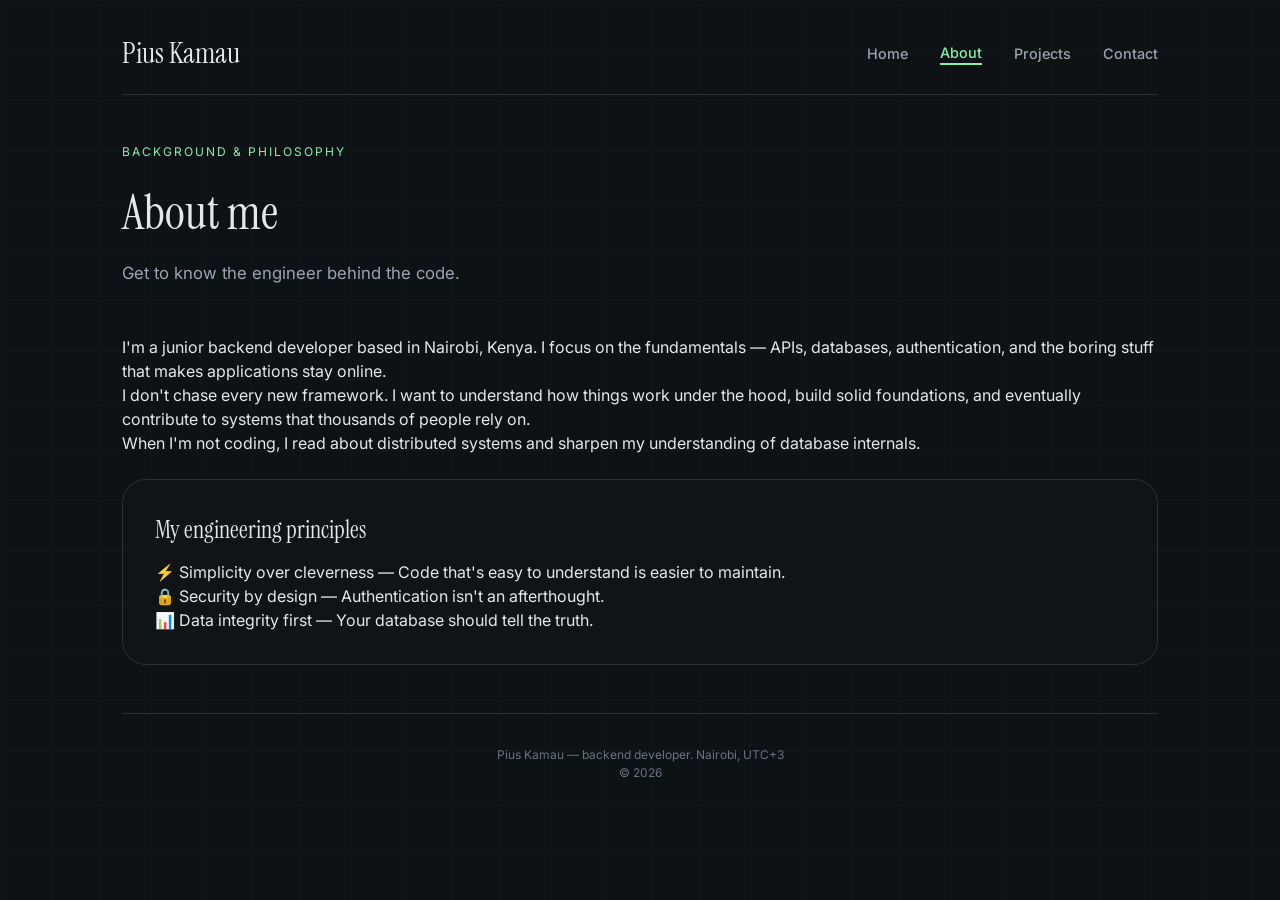
==== commit c7c3b6f0: "Update about.html" ====
--- a/about.html
+++ b/about.html
@@ -1,10 +1,9 @@
-<!-- About Page -->
+
 <!DOCTYPE html>
 <html lang="en">
 <head>
   <meta charset="UTF-8" />
   <meta name="viewport" content="width=device-width, initial-scale=1.0" />
-  <meta name="description" content="About Pius Kamau — backend developer based in Nairobi." />
   <title>Pius Kamau | About</title>
   <link href="https://fonts.googleapis.com/css2?family=Instrument+Serif:ital@0;1&family=Inter:opsz,wght@14..32,400;14..32,500;14..32,600;14..32,700&display=swap" rel="stylesheet">
   <link rel="stylesheet" href="style.css" />
@@ -14,68 +13,16 @@
   <div class="container">
     <div class="header">
       <a href="index.html" class="logo">Pius Kamau</a>
-      <button class="hamburger" id="hamburger">
-        <span></span>
-        <span></span>
-        <span></span>
-      </button>
+      <button class="hamburger" id="hamburger"><span></span><span></span><span></span></button>
       <div class="nav-links" id="navLinks">
-        <a href="index.html">Home</a>
-        <a href="about.html" class="active">About</a>
-        <a href="projects.html">Projects</a>
-        <a href="contact.html">Contact</a>
+        <a href="index.html">Home</a><a href="about.html" class="active">About</a>
+        <a href="projects.html">Projects</a><a href="contact.html">Contact</a>
       </div>
     </div>
-
-    <div class="page-header">
-      <div class="role">background & philosophy</div>
-      <h1 class="page-title">About me</h1>
-      <p class="page-subtitle">Get to know the engineer behind the code.</p>
-    </div>
-
-    <div class="about-grid">
-      <div>
-        <div class="bio-card">
-          <p class="lead">I'm a junior backend developer based in Nairobi, Kenya. I focus on the fundamentals — APIs, databases, authentication, and the boring stuff that makes applications stay online.</p>
-          <p>I don't chase every new framework. I want to understand how things work under the hood, build solid foundations, and eventually contribute to systems that thousands of people rely on.</p>
-          <p>Before focusing on backend development, I explored full-stack concepts but realized my passion lies in server-side logic, data modeling, and system architecture.</p>
-          <p>When I'm not coding, I read about distributed systems, contribute to open-source discussions, and sharpen my understanding of database internals.</p>
-        </div>
-        <div class="mission-block">
-          <h3>My engineering principles</h3>
-          <div class="principles-list">
-            <div class="principle"> <strong>Simplicity over cleverness</strong> — Code that's easy to understand is easier to maintain.</div>
-            <div class="principle"> <strong>Security by design</strong> — Authentication and authorization aren't afterthoughts.</div>
-            <div class="principle"> <strong>Data integrity first</strong> — Your database should tell the truth, always.</div>
-            <div class="principle"> <strong>Idempotent where possible</strong> — Safe retries matter in real systems.</div>
-          </div>
-        </div>
-      </div>
-      <div>
-        <div class="info-card">
-          <div class="section-label">Location</div>
-          <p>Nairobi, Kenya<br>UTC+3</p>
-        </div>
-        <div class="info-card">
-          <div class="section-label">Experience</div>
-          <p>Junior backend developer<br>Building personal projects & open to junior roles</p>
-        </div>
-        <div class="info-card">
-          <div class="section-label">Learning roadmap</div>
-          <div class="skills-list">
-            <span class="skill">System design</span>
-            <span class="skill">Redis & caching</span>
-            <span class="skill">RabbitMQ/Kafka</span>
-            <span class="skill">CI/CD pipelines</span>
-          </div>
-        </div>
-      </div>
-    </div>
-
-    <div class="footer">
-      <p>Pius Kamau — backend developer. Nairobi, UTC+3</p>
-      <p>© 2026</p>
-    </div>
+    <div class="page-header"><div class="role">background & philosophy</div><h1 class="page-title">About me</h1><p class="page-subtitle">Get to know the engineer behind the code.</p></div>
+    <div class="bio-card"><p class="lead">I'm a junior backend developer based in Nairobi, Kenya. I focus on the fundamentals — APIs, databases, authentication, and the boring stuff that makes applications stay online.</p><p>I don't chase every new framework. I want to understand how things work under the hood, build solid foundations, and eventually contribute to systems that thousands of people rely on.</p><p>When I'm not coding, I read about distributed systems and sharpen my understanding of database internals.</p></div>
+    <div class="mission-block"><h3>My engineering principles</h3><div class="principles-list"><div class="principle">⚡ Simplicity over cleverness — Code that's easy to understand is easier to maintain.</div><div class="principle">🔒 Security by design — Authentication isn't an afterthought.</div><div class="principle">📊 Data integrity first — Your database should tell the truth.</div></div></div>
+    <div class="footer"><p>Pius Kamau — backend developer. Nairobi, UTC+3</p><p>© 2026</p></div>
   </div>
 </body>
 </html>
--- a/style.css
+++ b/style.css
@@ -1,4 +1,4 @@
-/* style.css - Shared styles for all pages */
+/* style.css */
 * {
   margin: 0;
   padding: 0;
@@ -12,7 +12,6 @@
   line-height: 1.5;
 }
 
-/* Grid background */
 body::before {
   content: '';
   position: fixed;
@@ -36,34 +35,27 @@
   z-index: 1;
 }
 
-/* Header & Navigation with Hamburger */
 .header {
   display: flex;
   justify-content: space-between;
   align-items: center;
-  flex-wrap: wrap;
   border-bottom: 1px solid #2a2f33;
   padding-bottom: 1.2rem;
   margin-bottom: 3rem;
-  position: relative;
 }
 
 .logo {
   font-family: 'Instrument Serif', serif;
   font-size: 1.8rem;
   font-weight: 400;
-  letter-spacing: -0.3px;
   color: #e5e7eb;
   text-decoration: none;
-  transition: color 0.2s;
-  z-index: 101;
 }
 
 .logo:hover {
   color: #86efac;
 }
 
-/* Desktop Navigation */
 .nav-links {
   display: flex;
   gap: 2rem;
@@ -76,7 +68,6 @@
   font-size: 0.9rem;
   font-weight: 500;
   transition: all 0.2s;
-  padding: 0.2rem 0;
 }
 
 .nav-links a:hover,
@@ -85,7 +76,6 @@
   border-bottom: 2px solid #86efac;
 }
 
-/* Hamburger Button (hidden on desktop) */
 .hamburger {
   display: none;
   flex-direction: column;
@@ -93,9 +83,9 @@
   width: 30px;
   height: 21px;
   cursor: pointer;
-  z-index: 101;
   background: transparent;
   border: none;
+  z-index: 1001;
 }
 
 .hamburger span {
@@ -103,7 +93,6 @@
   height: 2px;
   background-color: #e5e7eb;
   transition: all 0.3s ease;
-  border-radius: 2px;
 }
 
 .hamburger.active span:nth-child(1) {
@@ -118,10 +107,9 @@
   transform: translateY(-9px) rotate(-45deg);
 }
 
-/* Mobile Navigation Overlay */
 @media (max-width: 768px) {
   .container {
-    padding: 1.2rem;
+    padding: 1rem;
   }
   
   .hamburger {
@@ -131,19 +119,18 @@
   .nav-links {
     position: fixed;
     top: 0;
-    right: -100%;
-    width: 70%;
-    max-width: 280px;
+    right: -280px;
+    width: 280px;
     height: 100vh;
-    background: #11171c;
+    background: #0f1214;
     flex-direction: column;
     justify-content: center;
-    align-items: center;
     gap: 2rem;
     transition: right 0.3s ease;
-    z-index: 100;
+    z-index: 1000;
     border-left: 1px solid #2a2f33;
-    box-shadow: -5px 0 20px rgba(0, 0, 0, 0.5);
+    box-shadow: -5px 0 30px rgba(0, 0, 0, 0.8);
+    padding: 2rem;
   }
   
   .nav-links.active {
@@ -151,24 +138,41 @@
   }
   
   .nav-links a {
-    font-size: 1.1rem;
-    padding: 0.5rem;
-  }
-  
-  /* Overlay background */
-  body.menu-open::after {
-    content: '';
+    font-size: 1.2rem;
+    width: 100%;
+    text-align: center;
+    padding: 0.75rem;
+  }
+  
+  .nav-links a:hover,
+  .nav-links a.active {
+    background: rgba(134, 239, 172, 0.1);
+    border-radius: 8px;
+  }
+  
+  .menu-overlay {
     position: fixed;
     top: 0;
     left: 0;
     width: 100%;
     height: 100%;
     background: rgba(0, 0, 0, 0.7);
-    z-index: 99;
-  }
-}
-
-/* Hero Section */
+    z-index: 999;
+    opacity: 0;
+    visibility: hidden;
+    transition: all 0.3s ease;
+  }
+  
+  .menu-overlay.active {
+    opacity: 1;
+    visibility: visible;
+  }
+  
+  body.menu-open {
+    overflow: hidden;
+  }
+}
+
 .hero {
   margin-bottom: 4rem;
 }
@@ -187,17 +191,14 @@
   font-weight: 400;
   line-height: 1.2;
   margin-bottom: 1.5rem;
-  max-width: 750px;
 }
 
 .hero p {
   color: #9ca3af;
   font-size: 1.1rem;
   max-width: 580px;
-  line-height: 1.6;
-}
-
-/* Page Header */
+}
+
 .page-header {
   margin-bottom: 3rem;
 }
@@ -207,17 +208,13 @@
   font-size: 3rem;
   font-weight: 400;
   margin: 0.25rem 0 0.75rem;
-  letter-spacing: -0.02em;
 }
 
 .page-subtitle {
   color: #9ca3af;
   font-size: 1.05rem;
-  max-width: 600px;
-  line-height: 1.6;
-}
-
-/* Two Column Layout */
+}
+
 .two-col {
   display: grid;
   grid-template-columns: 1fr 1fr;
@@ -243,7 +240,6 @@
   margin-bottom: 1rem;
 }
 
-/* Skills */
 .skills-list {
   display: flex;
   flex-wrap: wrap;
@@ -255,23 +251,15 @@
   padding: 0.3rem 0.9rem;
   border-radius: 30px;
   font-size: 0.72rem;
-  font-weight: 500;
   color: #cbd5e1;
   border: 1px solid #2a2f33;
-  transition: all 0.2s;
-}
-
-.skill:hover {
-  border-color: #86efac;
-  color: #86efac;
-}
-
-/* Mission Block */
+}
+
 .mission-block {
   background: #111417;
   border: 1px solid #2a2f33;
   border-radius: 24px;
-  padding: 2rem 2.2rem;
+  padding: 2rem;
   margin: 1.5rem 0 2.5rem;
 }
 
@@ -282,11 +270,6 @@
   margin-bottom: 0.8rem;
 }
 
-.mission-block p {
-  color: #9ca3af;
-  line-height: 1.6;
-}
-
 .goals-grid {
   display: flex;
   flex-wrap: wrap;
@@ -300,15 +283,8 @@
   border-radius: 40px;
   font-size: 0.8rem;
   border: 1px solid #2a2f33;
-  transition: all 0.2s;
-}
-
-.goal-item:hover {
-  border-color: #86efac;
-  transform: translateY(-2px);
-}
-
-/* Featured Projects */
+}
+
 .featured-projects {
   margin: 2rem 0;
 }
@@ -325,21 +301,13 @@
   padding: 1.2rem 0;
   display: flex;
   justify-content: space-between;
-  align-items: flex-start;
+  align-items: center;
   flex-wrap: wrap;
-  gap: 0.8rem;
-  transition: all 0.2s;
-}
-
-.project-item:hover {
-  background: rgba(134, 239, 172, 0.03);
-  padding-left: 0.5rem;
 }
 
 .project-title {
   font-weight: 600;
   color: #e5e7eb;
-  font-size: 1rem;
   margin-bottom: 0.3rem;
 }
 
@@ -351,40 +319,23 @@
 .project-status {
   font-size: 0.7rem;
   color: #86efac;
-  font-family: monospace;
   background: #1a2a1f;
   padding: 0.2rem 0.6rem;
   border-radius: 20px;
 }
 
-/* Projects Page */
-.projects-github h3,
-.other-projects h3 {
-  font-family: 'Instrument Serif', serif;
-  font-size: 1.6rem;
-  font-weight: 400;
-  margin-bottom: 1.5rem;
-}
-
 .repo-list {
   display: flex;
   flex-direction: column;
   gap: 1.3rem;
-  margin-bottom: 2.5rem;
+  margin-bottom: 2rem;
 }
 
 .repo-card {
   background: #111417;
   border: 1px solid #2a2f33;
   border-radius: 24px;
-  padding: 1.5rem 1.8rem;
-  transition: all 0.3s ease;
-}
-
-.repo-card:hover {
-  border-color: #86efac;
-  transform: translateX(6px);
-  background: #151a1e;
+  padding: 1.5rem;
 }
 
 .repo-card a {
@@ -392,26 +343,18 @@
   text-decoration: none;
   font-size: 1.15rem;
   font-weight: 600;
-  display: inline-block;
-  margin-bottom: 0.5rem;
-}
-
-.repo-card a:hover {
-  color: #a8f0c5;
-  text-decoration: underline;
 }
 
 .repo-card p {
   color: #b0b8c5;
   font-size: 0.88rem;
-  line-height: 1.55;
-  margin: 0.5rem 0 0.8rem;
+  margin: 0.5rem 0;
 }
 
 .tech-stack {
   display: flex;
   flex-wrap: wrap;
-  gap: 0.6rem;
+  gap: 0.5rem;
   margin-top: 0.5rem;
 }
 
@@ -419,7 +362,7 @@
   display: grid;
   grid-template-columns: repeat(auto-fill, minmax(280px, 1fr));
   gap: 1.3rem;
-  margin: 1.2rem 0 2rem;
+  margin: 1rem 0;
 }
 
 .project-card-mini {
@@ -427,30 +370,20 @@
   border: 1px solid #2a2f33;
   border-radius: 20px;
   padding: 1.3rem;
-  transition: all 0.25s ease;
-}
-
-.project-card-mini:hover {
-  transform: translateY(-4px);
-  border-color: #86efac;
-  background: #151a1e;
 }
 
 .project-card-mini p {
   font-size: 0.8rem;
   color: #9ca3af;
-  line-height: 1.5;
-  margin: 0.4rem 0;
+  margin: 0.5rem 0;
 }
 
 .status-badge {
   display: inline-block;
   font-size: 0.65rem;
-  font-weight: 600;
   background: #1e382a;
   padding: 0.2rem 0.75rem;
   border-radius: 30px;
-  margin-top: 0.6rem;
   color: #86efac;
 }
 
@@ -461,87 +394,13 @@
 
 .github-cta {
   text-align: center;
-  margin: 2rem 0 1.5rem;
-  padding: 1.4rem;
+  margin: 2rem 0;
+  padding: 1.5rem;
   background: #111417;
   border: 1px solid #2a2f33;
   border-radius: 48px;
 }
 
-.github-cta p {
-  margin-bottom: 0.5rem;
-  color: #9ca3af;
-}
-
-.github-link {
-  color: #86efac;
-  text-decoration: none;
-  font-weight: 600;
-  font-size: 0.95rem;
-}
-
-.github-link:hover {
-  color: #a8f0c5;
-  text-decoration: underline;
-}
-
-/* About Page */
-.about-grid {
-  display: grid;
-  grid-template-columns: 2fr 1fr;
-  gap: 2rem;
-  margin: 2rem 0;
-}
-
-.bio-card {
-  background: #111417;
-  border-radius: 24px;
-  padding: 1.8rem;
-  border: 1px solid #2a2f33;
-}
-
-.lead {
-  font-size: 1.05rem;
-  color: #e5e7eb;
-  margin-bottom: 1rem;
-  font-weight: 500;
-}
-
-.principles-list {
-  margin-top: 1rem;
-}
-
-.principle {
-  padding: 0.8rem 0;
-  border-bottom: 1px solid #23282e;
-  font-size: 0.9rem;
-  color: #cbd5e1;
-  transition: all 0.2s;
-}
-
-.principle:hover {
-  transform: translateX(5px);
-  color: #86efac;
-}
-
-.info-card {
-  background: #111417;
-  border: 1px solid #2a2f33;
-  border-radius: 20px;
-  padding: 1.2rem;
-  margin-bottom: 1.2rem;
-}
-
-.info-card:hover {
-  border-color: #86efac;
-}
-
-.info-card p {
-  color: #cbd5e1;
-  font-size: 0.9rem;
-}
-
-/* Contact Page */
 .contact-container {
   display: flex;
   flex-direction: column;
@@ -566,14 +425,6 @@
   display: flex;
   gap: 1rem;
   align-items: center;
-  padding: 0.5rem;
-  border-radius: 12px;
-  transition: all 0.2s;
-}
-
-.contact-item:hover {
-  background: rgba(134, 239, 172, 0.05);
-  transform: translateX(5px);
 }
 
 .contact-icon {
@@ -584,7 +435,6 @@
   font-size: 0.7rem;
   text-transform: uppercase;
   color: #6b7280;
-  letter-spacing: 1px;
 }
 
 .contact-value {
@@ -594,11 +444,6 @@
   font-weight: 500;
 }
 
-.contact-value:hover {
-  color: #a8f0c5;
-  text-decoration: underline;
-}
-
 .availability-box {
   background: #111417;
   border-radius: 24px;
@@ -606,13 +451,6 @@
   border-left: 3px solid #86efac;
 }
 
-.availability-box h3 {
-  font-family: 'Instrument Serif', serif;
-  font-size: 1.3rem;
-  font-weight: 400;
-  margin-bottom: 1rem;
-}
-
 .availability-list {
   display: flex;
   flex-direction: column;
@@ -620,29 +458,11 @@
   margin: 1rem 0;
 }
 
-.availability-list span {
-  color: #cbd5e1;
-  font-size: 0.9rem;
-}
-
-.response-text {
-  margin-top: 1rem;
-  color: #86efac;
-  font-size: 0.85rem;
-}
-
 .contact-form-container {
   background: #111417;
   border-radius: 24px;
   padding: 1.8rem;
   border: 1px solid #2a2f33;
-}
-
-.contact-form-container h3 {
-  font-family: 'Instrument Serif', serif;
-  font-size: 1.3rem;
-  font-weight: 400;
-  margin-bottom: 1rem;
 }
 
 .form-row {
@@ -652,22 +472,13 @@
   margin-bottom: 1rem;
 }
 
-input,
-textarea {
+input, textarea {
   background: #1a1f24;
   border: 1px solid #2a2f33;
   padding: 0.7rem 1rem;
   border-radius: 12px;
   color: #e5e7eb;
   font-family: inherit;
-  font-size: 0.9rem;
-  transition: all 0.2s;
-}
-
-input:focus,
-textarea:focus {
-  outline: none;
-  border-color: #86efac;
 }
 
 .submit-btn {
@@ -679,13 +490,6 @@
   margin-top: 1rem;
   cursor: pointer;
   font-weight: 600;
-  font-size: 0.9rem;
-  transition: all 0.2s;
-}
-
-.submit-btn:hover {
-  background: #a8f0c5;
-  transform: translateY(-2px);
 }
 
 .success-message {
@@ -695,41 +499,12 @@
   padding: 1rem;
   margin-top: 1rem;
   text-align: center;
-  animation: fadeInUp 0.4s ease;
-}
-
-.success-message p {
-  color: #86efac;
-  font-weight: 500;
-  margin-bottom: 0.25rem;
-}
-
-.success-message small {
-  color: #9ca3af;
-  font-size: 0.75rem;
 }
 
 .hidden {
   display: none;
 }
 
-.submitted-state {
-  pointer-events: none;
-  opacity: 0.6;
-}
-
-@keyframes fadeInUp {
-  from {
-    opacity: 0;
-    transform: translateY(10px);
-  }
-  to {
-    opacity: 1;
-    transform: translateY(0);
-  }
-}
-
-/* Footer */
 .footer {
   border-top: 1px solid #2a2f33;
   margin-top: 3rem;
@@ -739,45 +514,9 @@
   color: #6b7280;
 }
 
-.footer p {
-  margin-bottom: 0.25rem;
-}
-
-/* Responsive */
 @media (max-width: 768px) {
-  .container {
-    padding: 1.2rem;
-  }
-  
-  .hero h1 {
-    font-size: 2.2rem;
-  }
-  
-  .page-title {
-    font-size: 2.2rem;
-  }
-  
-  .two-col,
-  .about-grid {
-    grid-template-columns: 1fr;
-    gap: 2rem;
-  }
-  
-  .form-row {
-    grid-template-columns: 1fr;
-  }
-  
-  .project-grid {
-    grid-template-columns: 1fr;
-  }
-}
-
-@media (max-width: 480px) {
-  .page-title {
-    font-size: 1.8rem;
-  }
-  
-  .hero h1 {
-    font-size: 1.8rem;
-  }
-}
+  .hero h1 { font-size: 2rem; }
+  .page-title { font-size: 2rem; }
+  .two-col { grid-template-columns: 1fr; gap: 2rem; }
+  .form-row { grid-template-columns: 1fr; }
+}
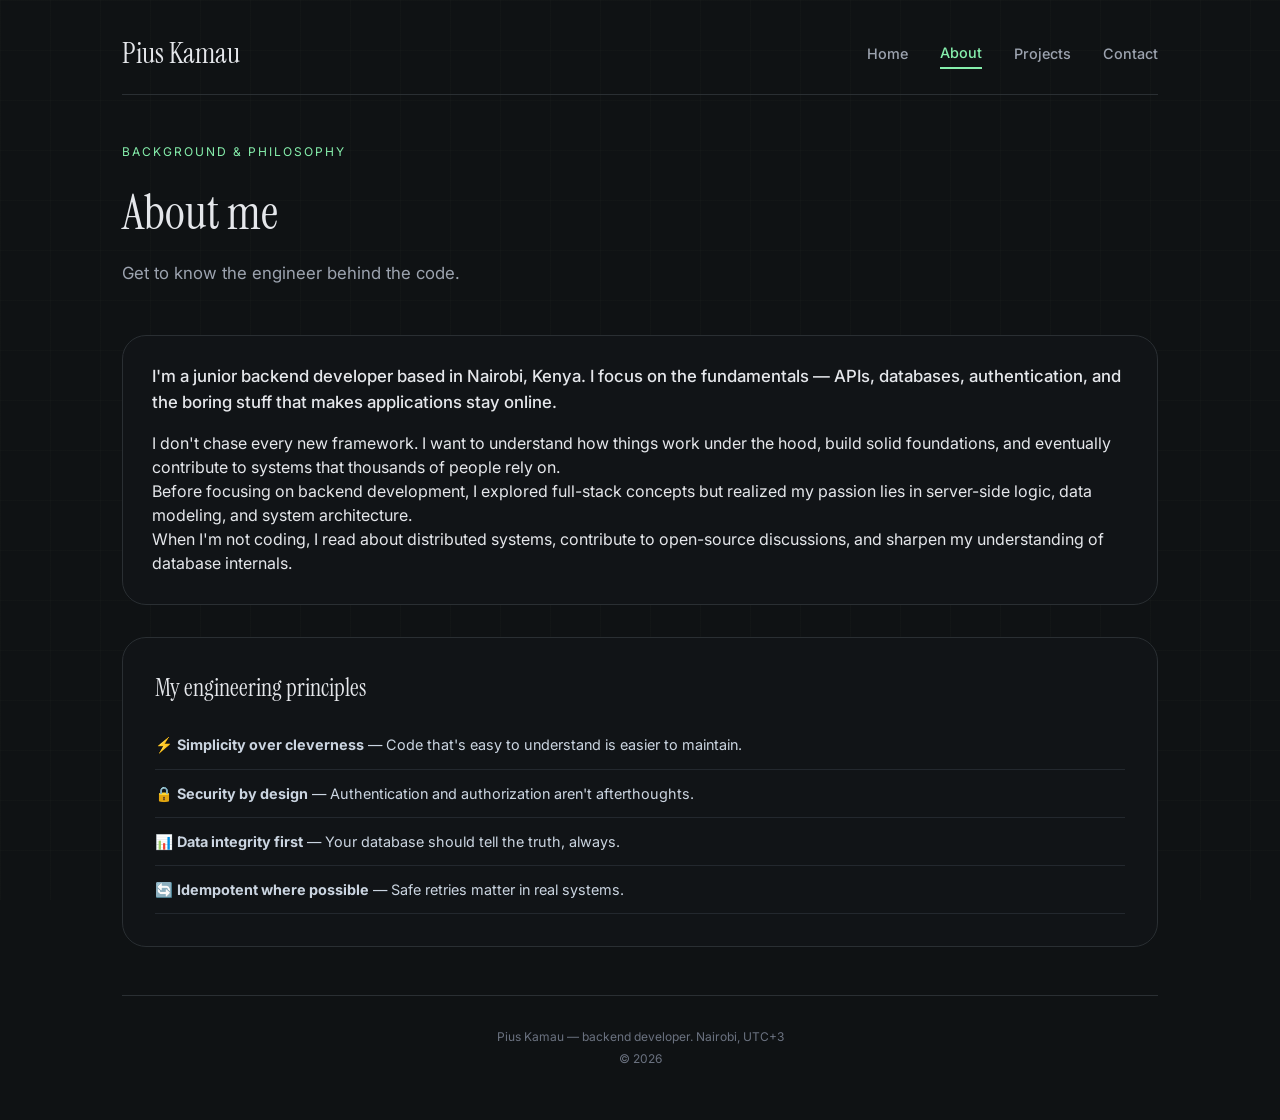
==== commit ae4d1a25: "Update about.html" ====
--- a/about.html
+++ b/about.html
@@ -1,4 +1,4 @@
-
+<!-- about.html -->
 <!DOCTYPE html>
 <html lang="en">
 <head>
@@ -20,8 +20,8 @@
       </div>
     </div>
     <div class="page-header"><div class="role">background & philosophy</div><h1 class="page-title">About me</h1><p class="page-subtitle">Get to know the engineer behind the code.</p></div>
-    <div class="bio-card"><p class="lead">I'm a junior backend developer based in Nairobi, Kenya. I focus on the fundamentals — APIs, databases, authentication, and the boring stuff that makes applications stay online.</p><p>I don't chase every new framework. I want to understand how things work under the hood, build solid foundations, and eventually contribute to systems that thousands of people rely on.</p><p>When I'm not coding, I read about distributed systems and sharpen my understanding of database internals.</p></div>
-    <div class="mission-block"><h3>My engineering principles</h3><div class="principles-list"><div class="principle">⚡ Simplicity over cleverness — Code that's easy to understand is easier to maintain.</div><div class="principle">🔒 Security by design — Authentication isn't an afterthought.</div><div class="principle">📊 Data integrity first — Your database should tell the truth.</div></div></div>
+    <div class="bio-card"><p class="lead">I'm a junior backend developer based in Nairobi, Kenya. I focus on the fundamentals — APIs, databases, authentication, and the boring stuff that makes applications stay online.</p><p>I don't chase every new framework. I want to understand how things work under the hood, build solid foundations, and eventually contribute to systems that thousands of people rely on.</p><p>Before focusing on backend development, I explored full-stack concepts but realized my passion lies in server-side logic, data modeling, and system architecture.</p><p>When I'm not coding, I read about distributed systems, contribute to open-source discussions, and sharpen my understanding of database internals.</p></div>
+    <div class="mission-block"><h3>My engineering principles</h3><div class="principles-list"><div class="principle">⚡ <strong>Simplicity over cleverness</strong> — Code that's easy to understand is easier to maintain.</div><div class="principle">🔒 <strong>Security by design</strong> — Authentication and authorization aren't afterthoughts.</div><div class="principle">📊 <strong>Data integrity first</strong> — Your database should tell the truth, always.</div><div class="principle">🔄 <strong>Idempotent where possible</strong> — Safe retries matter in real systems.</div></div></div>
     <div class="footer"><p>Pius Kamau — backend developer. Nairobi, UTC+3</p><p>© 2026</p></div>
   </div>
 </body>
--- a/style.css
+++ b/style.css
@@ -19,9 +19,7 @@
   left: 0;
   width: 100%;
   height: 100%;
-  background-image: 
-    linear-gradient(rgba(80, 100, 80, 0.06) 1px, transparent 1px),
-    linear-gradient(90deg, rgba(80, 100, 80, 0.06) 1px, transparent 1px);
+  background-image: linear-gradient(rgba(80, 100, 80, 0.06) 1px, transparent 1px), linear-gradient(90deg, rgba(80, 100, 80, 0.06) 1px, transparent 1px);
   background-size: 50px 50px;
   pointer-events: none;
   z-index: 0;
@@ -68,6 +66,7 @@
   font-size: 0.9rem;
   font-weight: 500;
   transition: all 0.2s;
+  padding: 0.2rem 0;
 }
 
 .nav-links a:hover,
@@ -93,6 +92,7 @@
   height: 2px;
   background-color: #e5e7eb;
   transition: all 0.3s ease;
+  border-radius: 2px;
 }
 
 .hamburger.active span:nth-child(1) {
@@ -119,7 +119,7 @@
   .nav-links {
     position: fixed;
     top: 0;
-    right: -280px;
+    right: -100%;
     width: 280px;
     height: 100vh;
     background: #0f1214;
@@ -142,37 +142,18 @@
     width: 100%;
     text-align: center;
     padding: 0.75rem;
+    display: block;
   }
   
   .nav-links a:hover,
   .nav-links a.active {
     background: rgba(134, 239, 172, 0.1);
     border-radius: 8px;
+    border-bottom: none;
   }
-  
-  .menu-overlay {
-    position: fixed;
-    top: 0;
-    left: 0;
-    width: 100%;
-    height: 100%;
-    background: rgba(0, 0, 0, 0.7);
-    z-index: 999;
-    opacity: 0;
-    visibility: hidden;
-    transition: all 0.3s ease;
-  }
-  
-  .menu-overlay.active {
-    opacity: 1;
-    visibility: visible;
-  }
-  
-  body.menu-open {
-    overflow: hidden;
-  }
-}
-
+}
+
+/* Hero Section */
 .hero {
   margin-bottom: 4rem;
 }
@@ -191,6 +172,7 @@
   font-weight: 400;
   line-height: 1.2;
   margin-bottom: 1.5rem;
+  max-width: 750px;
 }
 
 .hero p {
@@ -199,6 +181,7 @@
   max-width: 580px;
 }
 
+/* Page Header */
 .page-header {
   margin-bottom: 3rem;
 }
@@ -215,6 +198,7 @@
   font-size: 1.05rem;
 }
 
+/* Two Column */
 .two-col {
   display: grid;
   grid-template-columns: 1fr 1fr;
@@ -324,6 +308,7 @@
   border-radius: 20px;
 }
 
+/* Projects Page */
 .repo-list {
   display: flex;
   flex-direction: column;
@@ -358,40 +343,6 @@
   margin-top: 0.5rem;
 }
 
-.project-grid {
-  display: grid;
-  grid-template-columns: repeat(auto-fill, minmax(280px, 1fr));
-  gap: 1.3rem;
-  margin: 1rem 0;
-}
-
-.project-card-mini {
-  background: #111417;
-  border: 1px solid #2a2f33;
-  border-radius: 20px;
-  padding: 1.3rem;
-}
-
-.project-card-mini p {
-  font-size: 0.8rem;
-  color: #9ca3af;
-  margin: 0.5rem 0;
-}
-
-.status-badge {
-  display: inline-block;
-  font-size: 0.65rem;
-  background: #1e382a;
-  padding: 0.2rem 0.75rem;
-  border-radius: 30px;
-  color: #86efac;
-}
-
-.status-badge.in-progress {
-  background: #2a2e1f;
-  color: #c9e49a;
-}
-
 .github-cta {
   text-align: center;
   margin: 2rem 0;
@@ -401,18 +352,46 @@
   border-radius: 48px;
 }
 
-.contact-container {
-  display: flex;
-  flex-direction: column;
-  gap: 2rem;
-  margin: 2rem 0;
-}
-
+.github-link {
+  color: #86efac;
+  text-decoration: none;
+  font-weight: 600;
+}
+
+/* About Page */
+.bio-card {
+  background: #111417;
+  border-radius: 24px;
+  padding: 1.8rem;
+  border: 1px solid #2a2f33;
+  margin-bottom: 2rem;
+}
+
+.lead {
+  font-size: 1.05rem;
+  color: #e5e7eb;
+  margin-bottom: 1rem;
+  font-weight: 500;
+}
+
+.principles-list {
+  margin-top: 1rem;
+}
+
+.principle {
+  padding: 0.8rem 0;
+  border-bottom: 1px solid #23282e;
+  font-size: 0.9rem;
+  color: #cbd5e1;
+}
+
+/* Contact Page */
 .contact-card-main {
   background: #111417;
   border: 1px solid #2a2f33;
   border-radius: 28px;
   padding: 2rem;
+  margin-bottom: 2rem;
 }
 
 .contact-methods {
@@ -449,6 +428,7 @@
   border-radius: 24px;
   padding: 1.5rem;
   border-left: 3px solid #86efac;
+  margin-bottom: 2rem;
 }
 
 .availability-list {
@@ -514,6 +494,10 @@
   color: #6b7280;
 }
 
+.footer p {
+  margin-bottom: 0.25rem;
+}
+
 @media (max-width: 768px) {
   .hero h1 { font-size: 2rem; }
   .page-title { font-size: 2rem; }
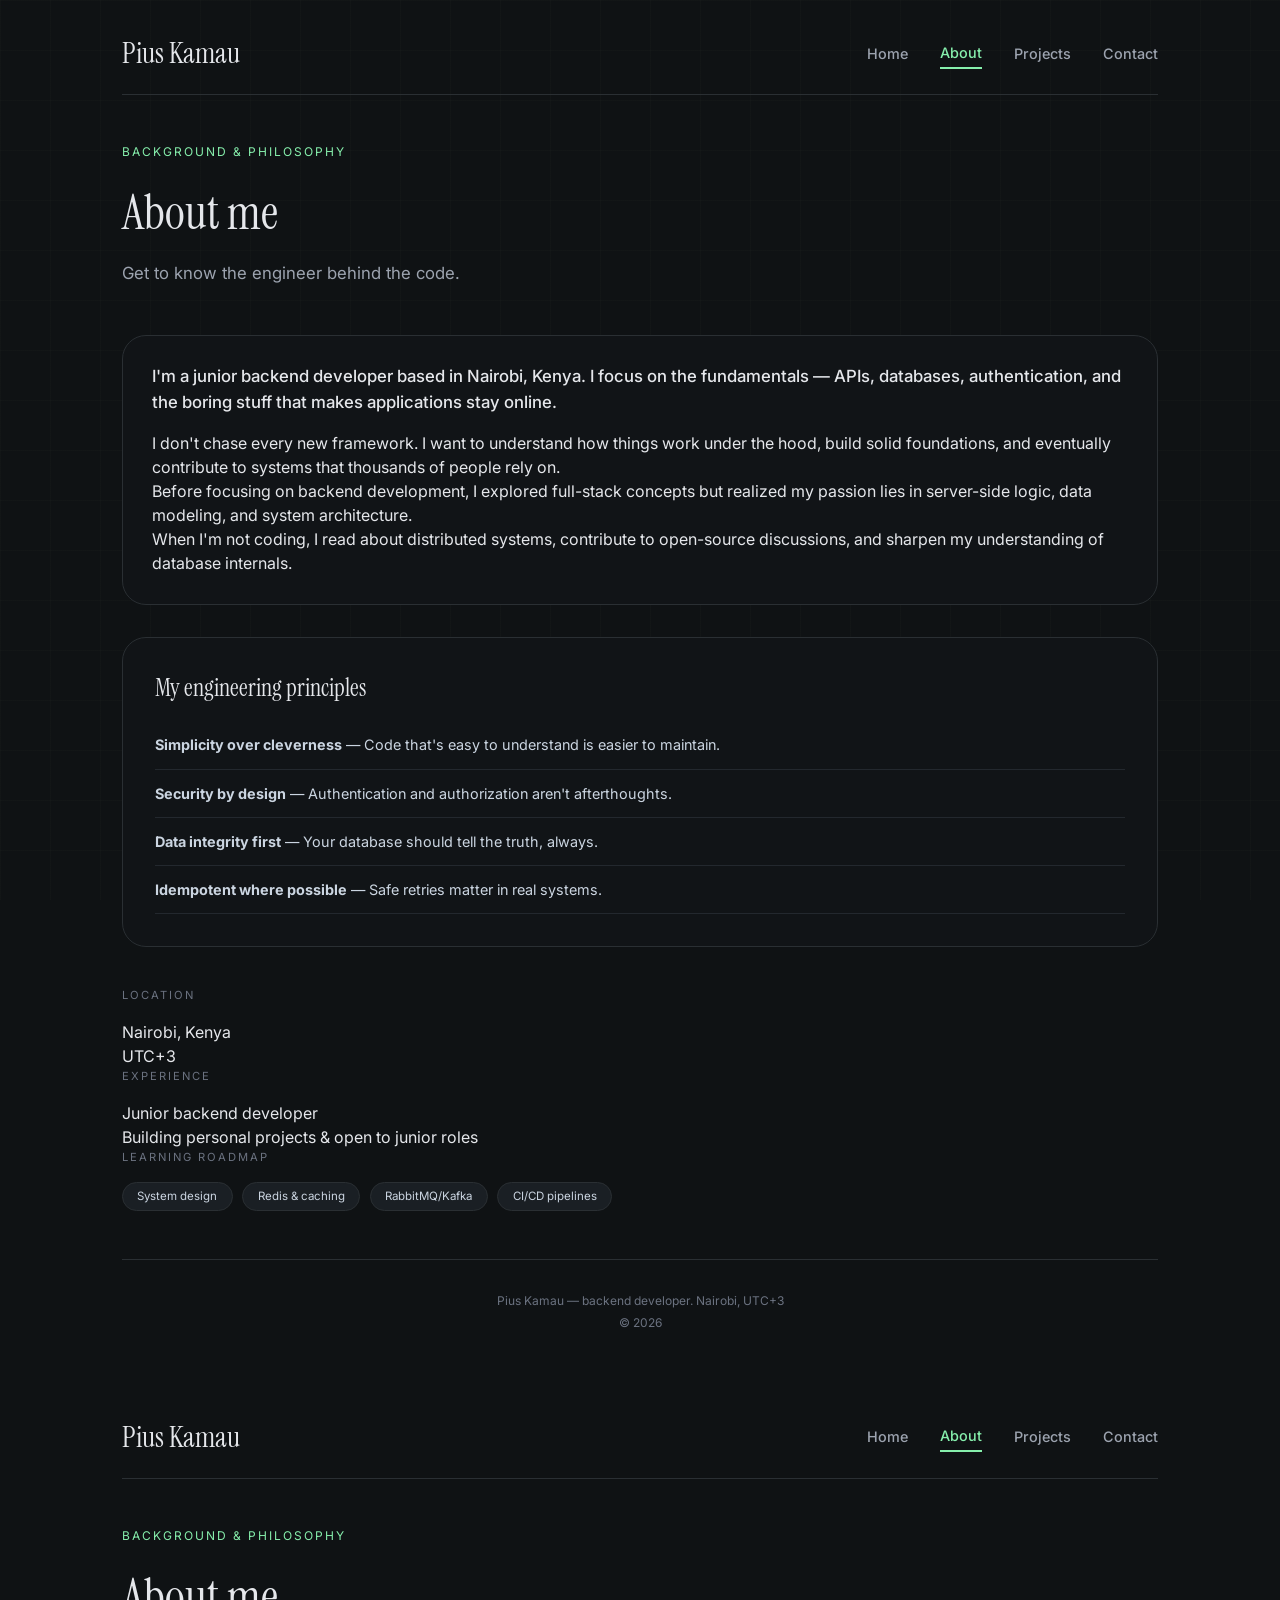
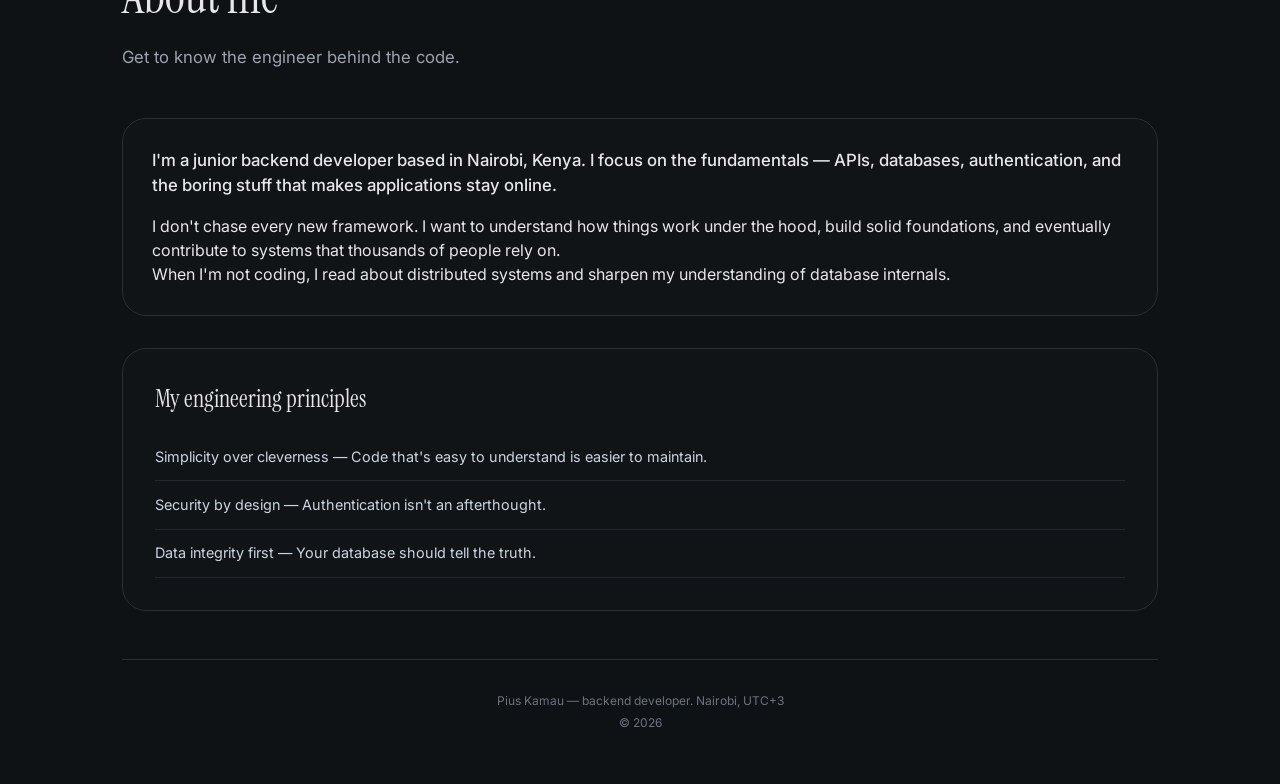
==== commit 0447a41c: "Update about.html" ====
--- a/about.html
+++ b/about.html
@@ -4,7 +4,87 @@
 <head>
   <meta charset="UTF-8" />
   <meta name="viewport" content="width=device-width, initial-scale=1.0" />
+  <title>Pius Kamau | About</title<!-- about.html - About Page -->
+<!DOCTYPE html>
+<html lang="en">
+<head>
+  <meta charset="UTF-8" />
+  <meta name="viewport" content="width=device-width, initial-scale=1.0" />
+  <meta name="description" content="About Pius Kamau — backend developer based in Nairobi." />
   <title>Pius Kamau | About</title>
+  <link href="https://fonts.googleapis.com/css2?family=Instrument+Serif:ital@0;1&family=Inter:opsz,wght@14..32,400;14..32,500;14..32,600;14..32,700&display=swap" rel="stylesheet">
+  <link rel="stylesheet" href="style.css" />
+  <script src="script.js" defer></script>
+</head>
+<body>
+  <div class="container">
+    <div class="header">
+      <a href="index.html" class="logo">Pius Kamau</a>
+      <button class="hamburger" id="hamburger">
+        <span></span>
+        <span></span>
+        <span></span>
+      </button>
+      <div class="nav-links" id="navLinks">
+        <a href="index.html">Home</a>
+        <a href="about.html" class="active">About</a>
+        <a href="projects.html">Projects</a>
+        <a href="contact.html">Contact</a>
+      </div>
+    </div>
+
+    <div class="page-header">
+      <div class="role">background & philosophy</div>
+      <h1 class="page-title">About me</h1>
+      <p class="page-subtitle">Get to know the engineer behind the code.</p>
+    </div>
+
+    <div class="about-grid">
+      <div>
+        <div class="bio-card">
+          <p class="lead">I'm a junior backend developer based in Nairobi, Kenya. I focus on the fundamentals — APIs, databases, authentication, and the boring stuff that makes applications stay online.</p>
+          <p>I don't chase every new framework. I want to understand how things work under the hood, build solid foundations, and eventually contribute to systems that thousands of people rely on.</p>
+          <p>Before focusing on backend development, I explored full-stack concepts but realized my passion lies in server-side logic, data modeling, and system architecture.</p>
+          <p>When I'm not coding, I read about distributed systems, contribute to open-source discussions, and sharpen my understanding of database internals.</p>
+        </div>
+        <div class="mission-block">
+          <h3>My engineering principles</h3>
+          <div class="principles-list">
+            <div class="principle"> <strong>Simplicity over cleverness</strong> — Code that's easy to understand is easier to maintain.</div>
+            <div class="principle"> <strong>Security by design</strong> — Authentication and authorization aren't afterthoughts.</div>
+            <div class="principle"> <strong>Data integrity first</strong> — Your database should tell the truth, always.</div>
+            <div class="principle"> <strong>Idempotent where possible</strong> — Safe retries matter in real systems.</div>
+          </div>
+        </div>
+      </div>
+      <div>
+        <div class="info-card">
+          <div class="section-label">Location</div>
+          <p>Nairobi, Kenya<br>UTC+3</p>
+        </div>
+        <div class="info-card">
+          <div class="section-label">Experience</div>
+          <p>Junior backend developer<br>Building personal projects & open to junior roles</p>
+        </div>
+        <div class="info-card">
+          <div class="section-label">Learning roadmap</div>
+          <div class="skills-list">
+            <span class="skill">System design</span>
+            <span class="skill">Redis & caching</span>
+            <span class="skill">RabbitMQ/Kafka</span>
+            <span class="skill">CI/CD pipelines</span>
+          </div>
+        </div>
+      </div>
+    </div>
+
+    <div class="footer">
+      <p>Pius Kamau — backend developer. Nairobi, UTC+3</p>
+      <p>© 2026</p>
+    </div>
+  </div>
+</body>
+</html>
   <link href="https://fonts.googleapis.com/css2?family=Instrument+Serif:ital@0;1&family=Inter:opsz,wght@14..32,400;14..32,500;14..32,600;14..32,700&display=swap" rel="stylesheet">
   <link rel="stylesheet" href="style.css" />
   <script src="script.js" defer></script>
@@ -20,8 +100,8 @@
       </div>
     </div>
     <div class="page-header"><div class="role">background & philosophy</div><h1 class="page-title">About me</h1><p class="page-subtitle">Get to know the engineer behind the code.</p></div>
-    <div class="bio-card"><p class="lead">I'm a junior backend developer based in Nairobi, Kenya. I focus on the fundamentals — APIs, databases, authentication, and the boring stuff that makes applications stay online.</p><p>I don't chase every new framework. I want to understand how things work under the hood, build solid foundations, and eventually contribute to systems that thousands of people rely on.</p><p>Before focusing on backend development, I explored full-stack concepts but realized my passion lies in server-side logic, data modeling, and system architecture.</p><p>When I'm not coding, I read about distributed systems, contribute to open-source discussions, and sharpen my understanding of database internals.</p></div>
-    <div class="mission-block"><h3>My engineering principles</h3><div class="principles-list"><div class="principle">⚡ <strong>Simplicity over cleverness</strong> — Code that's easy to understand is easier to maintain.</div><div class="principle">🔒 <strong>Security by design</strong> — Authentication and authorization aren't afterthoughts.</div><div class="principle">📊 <strong>Data integrity first</strong> — Your database should tell the truth, always.</div><div class="principle">🔄 <strong>Idempotent where possible</strong> — Safe retries matter in real systems.</div></div></div>
+    <div class="bio-card"><p class="lead">I'm a junior backend developer based in Nairobi, Kenya. I focus on the fundamentals — APIs, databases, authentication, and the boring stuff that makes applications stay online.</p><p>I don't chase every new framework. I want to understand how things work under the hood, build solid foundations, and eventually contribute to systems that thousands of people rely on.</p><p>When I'm not coding, I read about distributed systems and sharpen my understanding of database internals.</p></div>
+    <div class="mission-block"><h3>My engineering principles</h3><div class="principles-list"><div class="principle"> Simplicity over cleverness — Code that's easy to understand is easier to maintain.</div><div class="principle"> Security by design — Authentication isn't an afterthought.</div><div class="principle"> Data integrity first — Your database should tell the truth.</div></div></div>
     <div class="footer"><p>Pius Kamau — backend developer. Nairobi, UTC+3</p><p>© 2026</p></div>
   </div>
 </body>
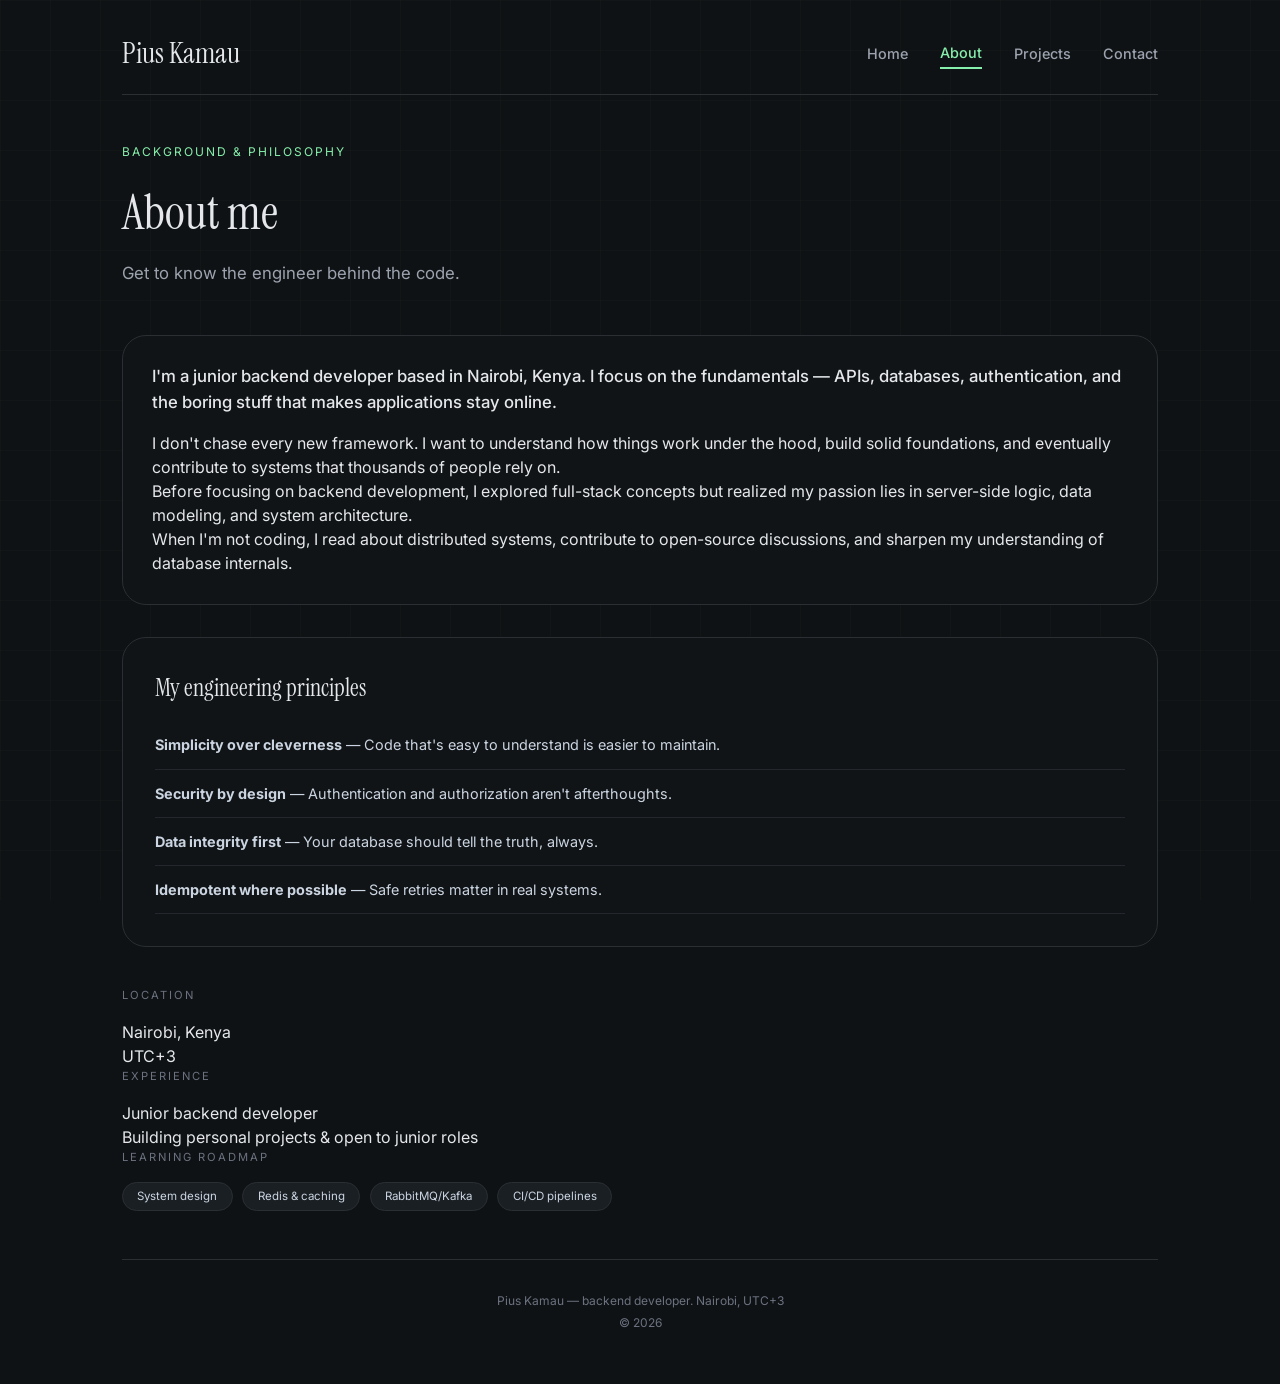
==== commit e7834d6e: "Update about.html" ====
--- a/about.html
+++ b/about.html
@@ -1,10 +1,4 @@
-<!-- about.html -->
-<!DOCTYPE html>
-<html lang="en">
-<head>
-  <meta charset="UTF-8" />
-  <meta name="viewport" content="width=device-width, initial-scale=1.0" />
-  <title>Pius Kamau | About</title<!-- about.html - About Page -->
+<!-- about.html - About Page -->
 <!DOCTYPE html>
 <html lang="en">
 <head>
@@ -85,24 +79,3 @@
   </div>
 </body>
 </html>
-  <link href="https://fonts.googleapis.com/css2?family=Instrument+Serif:ital@0;1&family=Inter:opsz,wght@14..32,400;14..32,500;14..32,600;14..32,700&display=swap" rel="stylesheet">
-  <link rel="stylesheet" href="style.css" />
-  <script src="script.js" defer></script>
-</head>
-<body>
-  <div class="container">
-    <div class="header">
-      <a href="index.html" class="logo">Pius Kamau</a>
-      <button class="hamburger" id="hamburger"><span></span><span></span><span></span></button>
-      <div class="nav-links" id="navLinks">
-        <a href="index.html">Home</a><a href="about.html" class="active">About</a>
-        <a href="projects.html">Projects</a><a href="contact.html">Contact</a>
-      </div>
-    </div>
-    <div class="page-header"><div class="role">background & philosophy</div><h1 class="page-title">About me</h1><p class="page-subtitle">Get to know the engineer behind the code.</p></div>
-    <div class="bio-card"><p class="lead">I'm a junior backend developer based in Nairobi, Kenya. I focus on the fundamentals — APIs, databases, authentication, and the boring stuff that makes applications stay online.</p><p>I don't chase every new framework. I want to understand how things work under the hood, build solid foundations, and eventually contribute to systems that thousands of people rely on.</p><p>When I'm not coding, I read about distributed systems and sharpen my understanding of database internals.</p></div>
-    <div class="mission-block"><h3>My engineering principles</h3><div class="principles-list"><div class="principle"> Simplicity over cleverness — Code that's easy to understand is easier to maintain.</div><div class="principle"> Security by design — Authentication isn't an afterthought.</div><div class="principle"> Data integrity first — Your database should tell the truth.</div></div></div>
-    <div class="footer"><p>Pius Kamau — backend developer. Nairobi, UTC+3</p><p>© 2026</p></div>
-  </div>
-</body>
-</html>
